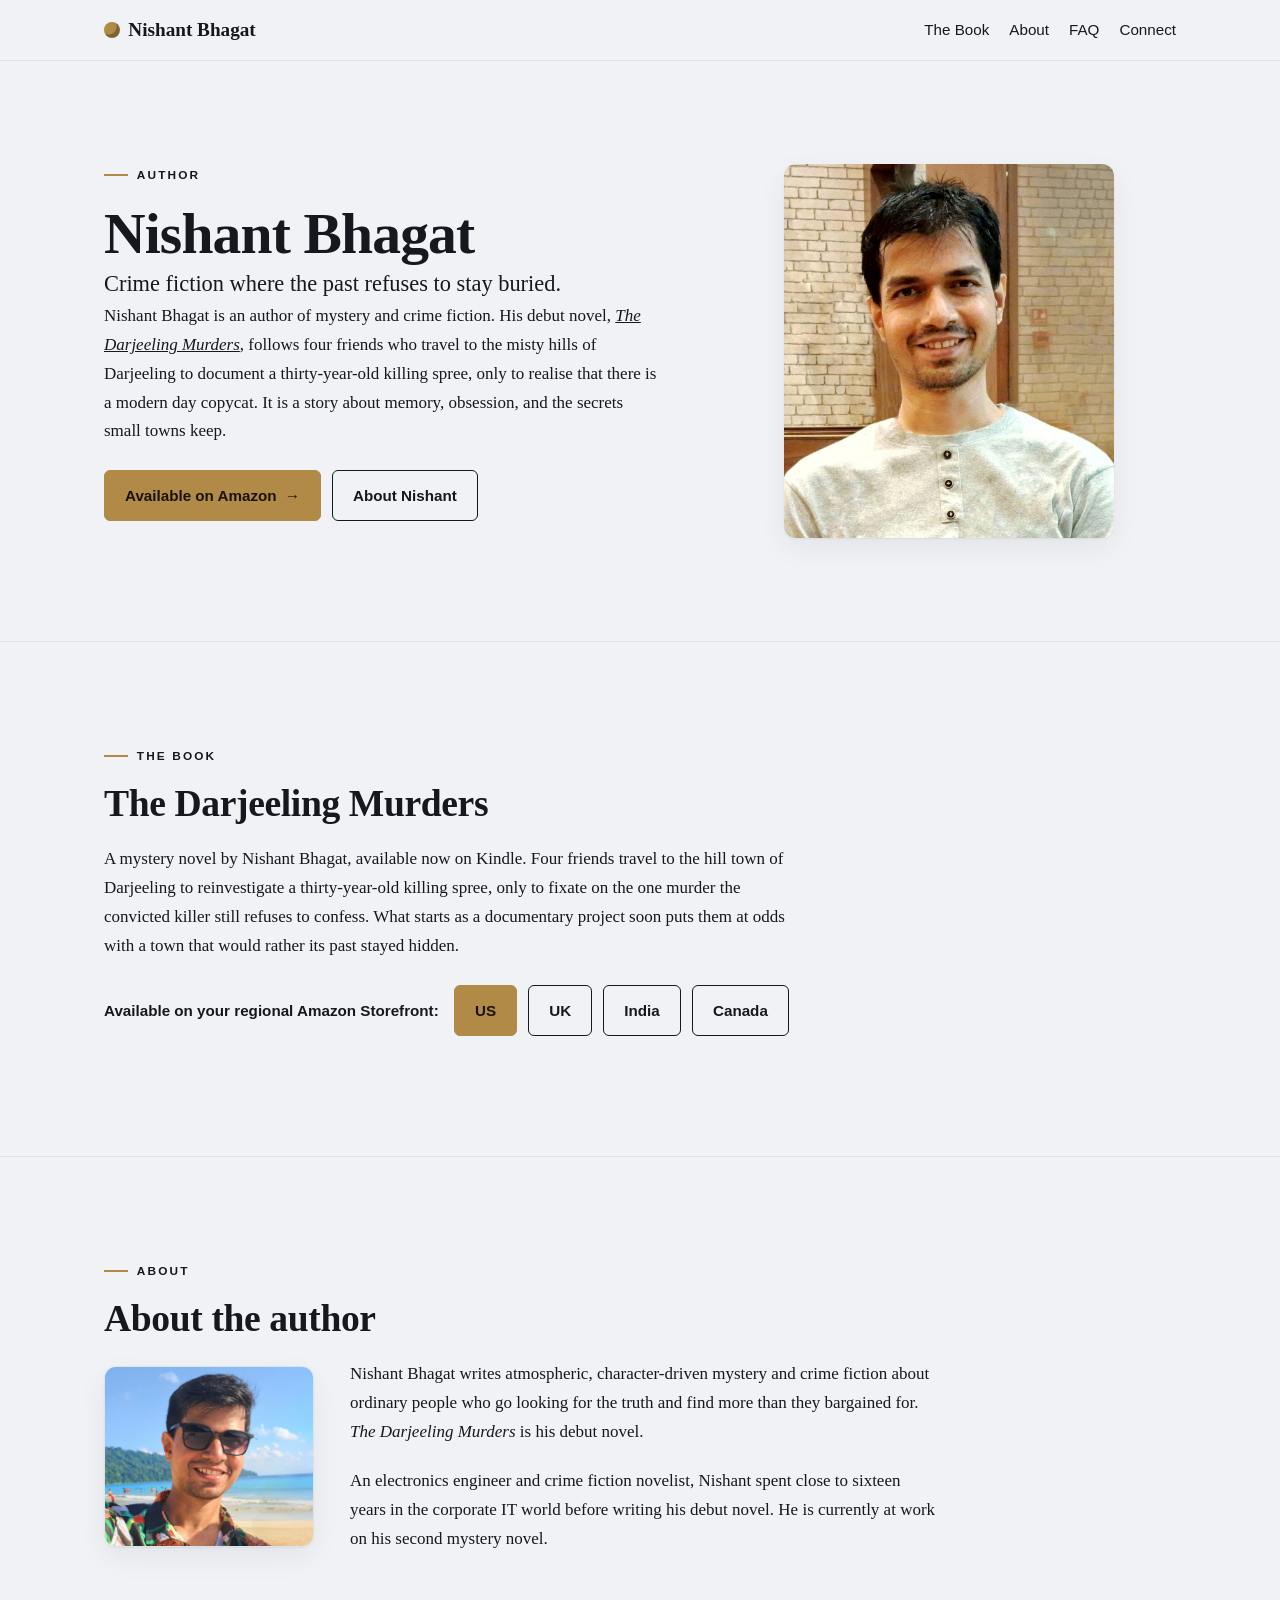
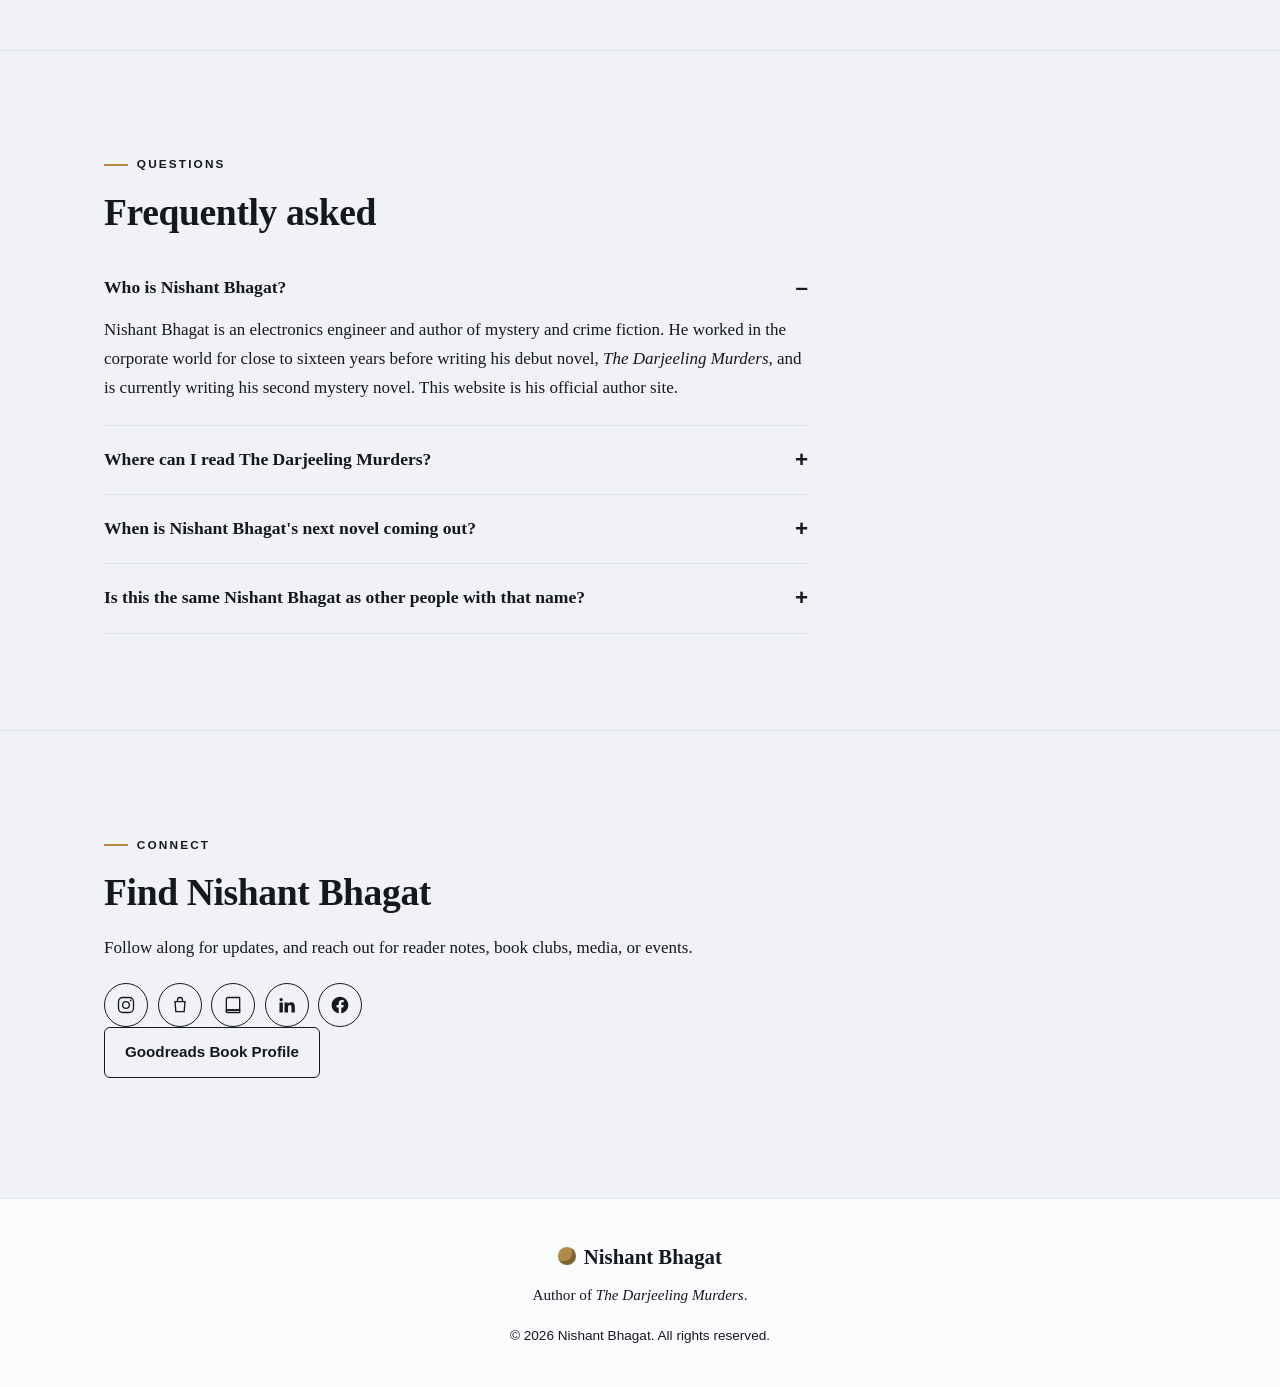
==== index.html @ a4835377 "corporate "IT" world" ====
<!DOCTYPE html>
<html lang="en">
<head>
<meta charset="utf-8">
<meta name="viewport" content="width=device-width, initial-scale=1">
<title>Nishant Bhagat - Author of The Darjeeling Murders</title>
<meta name="description" content="Official website of Nishant Bhagat, author of the mystery novel The Darjeeling Murders. Read it on Kindle in the US, UK, India, and Canada.">
<meta name="author" content="Nishant Bhagat">
<meta name="robots" content="index, follow, max-image-preview:large, max-snippet:-1">
<link rel="canonical" href="https://www.nishantbhagatauthor.com/">
<link rel="alternate" hreflang="en" href="https://www.nishantbhagatauthor.com/">
<link rel="alternate" hreflang="x-default" href="https://www.nishantbhagatauthor.com/">
<meta name="theme-color" content="#F0F2F5" media="(prefers-color-scheme: light)">
<meta name="theme-color" content="#12151B" media="(prefers-color-scheme: dark)">

<!-- Open Graph -->
<meta property="og:type" content="website">
<meta property="og:site_name" content="Nishant Bhagat">
<meta property="og:locale" content="en_US">
<meta property="og:title" content="Nishant Bhagat - Author of The Darjeeling Murders">
<meta property="og:description" content="Nishant Bhagat, author of the mystery novel The Darjeeling Murders. Read it on Kindle.">
<meta property="og:url" content="https://www.nishantbhagatauthor.com/">
<meta property="og:image" content="https://www.nishantbhagatauthor.com/assets/img/og-image.png">
<meta property="og:image:width" content="1200">
<meta property="og:image:height" content="630">
<meta property="og:image:alt" content="Nishant Bhagat - author of The Darjeeling Murders">
<meta property="book:author" content="Nishant Bhagat">
<meta property="book:release_date" content="2026-06-25">

<!-- Twitter -->
<meta name="twitter:card" content="summary_large_image">
<meta name="twitter:title" content="Nishant Bhagat - Author of The Darjeeling Murders">
<meta name="twitter:description" content="Nishant Bhagat, author of the mystery novel The Darjeeling Murders. Read it on Kindle.">
<meta name="twitter:image" content="https://www.nishantbhagatauthor.com/assets/img/og-image.png">

<link rel="icon" href="data:image/svg+xml,%3Csvg xmlns='http://www.w3.org/2000/svg' viewBox='0 0 64 64'%3E%3Ccircle cx='32' cy='32' r='30' fill='%23B08A46'/%3E%3Ccircle cx='24' cy='24' r='12' fill='%23F0F2F5'/%3E%3C/svg%3E" type="image/svg+xml">
<link rel="apple-touch-icon" href="/assets/img/apple-touch-icon.png">

<script type="application/ld+json">
{
  "@context": "https://schema.org",
  "@graph": [
    {
      "@type": "WebSite",
      "@id": "https://www.nishantbhagatauthor.com/#website",
      "url": "https://www.nishantbhagatauthor.com/",
      "name": "Nishant Bhagat",
      "alternateName": "Nishant Bhagat - Author",
      "description": "Official website of Nishant Bhagat, author of the mystery novel The Darjeeling Murders.",
      "inLanguage": "en",
      "publisher": { "@id": "https://www.nishantbhagatauthor.com/#author" },
      "author": { "@id": "https://www.nishantbhagatauthor.com/#author" }
    },
    {
      "@type": "Person",
      "@id": "https://www.nishantbhagatauthor.com/#author",
      "name": "Nishant Bhagat",
      "alternateName": "Nishant Bhagat (Author)",
      "url": "https://www.nishantbhagatauthor.com/",
      "image": "https://www.nishantbhagatauthor.com/assets/img/author-photo.jpg",
      "jobTitle": "Author",
      "hasOccupation": [
        { "@type": "Occupation", "name": "Novelist" },
        { "@type": "Occupation", "name": "Electronics Engineer" }
      ],
      "description": "Nishant Bhagat is an electronics engineer and author of mystery and crime fiction, best known for his debut novel The Darjeeling Murders. He spent close to sixteen years in the corporate world before writing it, and is currently writing his second mystery novel.",
      "disambiguatingDescription": "Novelist and author of the mystery The Darjeeling Murders. This is the writer Nishant Bhagat; distinct from other individuals who share the same name.",
      "knowsAbout": ["Mystery fiction", "Crime fiction", "Thrillers", "Fiction writing", "The Darjeeling Murders"],
      "sameAs": [
        "https://amazon.com/author/nishantbhagat",
        "https://www.goodreads.com/author/show/70975743.Nishant_Bhagat",
        "https://www.instagram.com/nishantbhagat8/",
        "https://www.linkedin.com/in/nishantbhagat",
        "https://www.facebook.com/nishantbhagat"
      ],
      "mainEntityOfPage": "https://www.nishantbhagatauthor.com/"
    },
    {
      "@type": "Book",
      "@id": "https://www.nishantbhagatauthor.com/#book",
      "name": "The Darjeeling Murders",
      "url": "https://www.nishantbhagatauthor.com/",
      "author": { "@id": "https://www.nishantbhagatauthor.com/#author" },
      "inLanguage": "en",
      "genre": "Mystery",
      "bookFormat": "https://schema.org/EBook",
      "numberOfPages": 233,
      "datePublished": "2026-06-25",
      "description": "A mystery novel by Nishant Bhagat, set in the hill town of Darjeeling, in which four friends reinvestigating a thirty-year-old killing spree fixate on the one murder the convicted killer still denies.",
      "identifier": { "@type": "PropertyValue", "propertyID": "ASIN", "value": "B0H6NXFNQH" },
      "image": "https://www.nishantbhagatauthor.com/assets/img/og-image.png",
      "sameAs": [
        "https://a.co/d/02e1HHhd",
        "https://amzn.eu/d/0ibwQ69w",
        "https://amzn.in/d/0fMtKyut",
        "https://a.co/d/09oLXGtq",
        "https://www.goodreads.com/book/show/254581767-the-darjeeling-murders"
      ]
    },
    {
      "@type": "FAQPage",
      "@id": "https://www.nishantbhagatauthor.com/#faq",
      "mainEntity": [
        {
          "@type": "Question",
          "name": "Who is Nishant Bhagat?",
          "acceptedAnswer": { "@type": "Answer", "text": "Nishant Bhagat is an electronics engineer and author of mystery and crime fiction. He worked in the corporate world for close to sixteen years before writing his debut novel, The Darjeeling Murders, and is currently writing his second mystery novel. This website is his official author site." }
        },
        {
          "@type": "Question",
          "name": "Where can I read The Darjeeling Murders?",
          "acceptedAnswer": { "@type": "Answer", "text": "It's available as a Kindle ebook on Amazon in the US, UK, India, and Canada, and listed on Goodreads." }
        },
        {
          "@type": "Question",
          "name": "When is Nishant Bhagat's next novel coming out?",
          "acceptedAnswer": { "@type": "Answer", "text": "Nishant Bhagat is currently writing his second mystery novel, which is expected to be published by the end of 2026 or in early 2027." }
        },
        {
          "@type": "Question",
          "name": "Is this the same Nishant Bhagat as other people with that name?",
          "acceptedAnswer": { "@type": "Answer", "text": "This Nishant Bhagat is the novelist and author of The Darjeeling Murders. Several other people share the name; this site refers specifically to the author. His identity can be verified across his Amazon, Goodreads, Instagram, LinkedIn, and Facebook profiles." }
        }
      ]
    },
    {
      "@type": "WebPage",
      "@id": "https://www.nishantbhagatauthor.com/#webpage",
      "url": "https://www.nishantbhagatauthor.com/",
      "name": "Nishant Bhagat - Author of The Darjeeling Murders",
      "isPartOf": { "@id": "https://www.nishantbhagatauthor.com/#website" },
      "about": { "@id": "https://www.nishantbhagatauthor.com/#author" },
      "primaryImageOfPage": "https://www.nishantbhagatauthor.com/assets/img/og-image.png",
      "inLanguage": "en"
    }
  ]
}
</script>

<link rel="stylesheet" href="assets/css/styles.css">
<script src="assets/js/main.js" defer></script>
</head>
<body>
<a class="skip-link" href="#main">Skip to content</a>

<header class="site-header">
  <nav class="wrap nav" aria-label="Primary">
    <a class="brand" href="#top"><span class="moon" aria-hidden="true"></span> Nishant Bhagat</a>
    <ul class="nav-list">
      <li><a href="#book">The Book</a></li>
      <li><a href="#about">About</a></li>
      <li><a href="#faq">FAQ</a></li>
      <li><a href="#connect">Connect</a></li>
    </ul>
  </nav>
</header>

<main id="main">
  <!-- HERO -->
  <section class="section wrap hero-grid" id="top">
    <div>
      <span class="eyebrow">Author</span>
      <h1>Nishant Bhagat</h1>
      <p class="lead">Crime fiction where the past refuses to stay buried.</p>
      <p>Nishant Bhagat is an author of mystery and crime fiction. His debut novel,
         <a href="#book"><em>The Darjeeling Murders</em></a>, follows four friends who travel
         to the misty hills of Darjeeling to document a thirty-year-old killing spree, only to
         realise that there is a modern day copycat.
         It is a story about memory, obsession, and the secrets small towns keep.</p>
      <div class="buy-row">
        <a class="btn btn-primary" href="#book">Available on Amazon <span class="btn-arrow"></span></a>
        <a class="btn btn-ghost" href="#about">About Nishant</a>
      </div>
    </div>
    <div class="hero-art">
      <img class="hero-photo" src="assets/img/author-photo.jpg" width="800" height="1000"
           fetchpriority="high" alt="Portrait of Nishant Bhagat, author of The Darjeeling Murders">
    </div>
  </section>

  <hr class="divider">

  <!-- BOOK: title + where to buy only -->
  <section class="section wrap" id="book">
    <span class="eyebrow">The Book</span>
    <h2>The Darjeeling Murders</h2>
    <p class="mt-1" style="max-width:44rem">A mystery novel by Nishant Bhagat, available now on Kindle.
       Four friends travel to the hill town of Darjeeling to reinvestigate a thirty-year-old killing
       spree, only to fixate on the one murder the convicted killer still refuses to confess. What
       starts as a documentary project soon puts them at odds with a town that would rather its past
       stayed hidden.</p>
    <div class="buy-row">
      <span class="buy-label">Available on your regional Amazon Storefront:</span>
      <a class="btn btn-primary" href="https://a.co/d/02e1HHhd" rel="noopener" target="_blank">US</a>
      <a class="btn btn-ghost" href="https://amzn.eu/d/0ibwQ69w" rel="noopener" target="_blank">UK</a>
      <a class="btn btn-ghost" href="https://amzn.in/d/0fMtKyut" rel="noopener" target="_blank">India</a>
      <a class="btn btn-ghost" href="https://a.co/d/09oLXGtq" rel="noopener" target="_blank">Canada</a>
    </div>
  </section>

  <hr class="divider">

  <!-- ABOUT the author -->
  <section class="section wrap" id="about">
    <span class="eyebrow">About</span>
    <h2>About the author</h2>
    <div class="about-grid mt-1">
      <img class="about-photo" src="assets/img/author-photo-nishant-bhagat.jpg" width="800" height="1000"
           loading="lazy" decoding="async" alt="Nishant Bhagat, author of The Darjeeling Murders">
      <div class="prose">
        <p>Nishant Bhagat writes atmospheric, character-driven mystery and crime fiction about
           ordinary people who go looking for the truth and find more than they bargained for.
           <em>The Darjeeling Murders</em> is his debut novel.</p>
        <p class="mt-1">An electronics engineer and crime fiction novelist, Nishant spent close to
           sixteen years in the corporate IT world before writing his debut novel. He is currently at
           work on his second mystery novel.</p>
      </div>
    </div>
  </section>

  <hr class="divider">

  <!-- FAQ: author-focused -->
  <section class="section wrap" id="faq">
    <span class="eyebrow">Questions</span>
    <h2>Frequently asked</h2>
    <div class="faq mt-1">
      <details open>
        <summary>Who is Nishant Bhagat?</summary>
        <div class="faq-body"><p>Nishant Bhagat is an electronics engineer and author of mystery and
           crime fiction. He worked in the corporate world for close to sixteen years before writing
           his debut novel, <em>The Darjeeling Murders</em>, and is currently writing his second
           mystery novel. This website is his official author site.</p></div>
      </details>
      <details>
        <summary>Where can I read The Darjeeling Murders?</summary>
        <div class="faq-body"><p>It's available as a Kindle ebook on Amazon in the
           <a href="https://a.co/d/02e1HHhd" rel="noopener" target="_blank">US</a>,
           <a href="https://amzn.eu/d/0ibwQ69w" rel="noopener" target="_blank">UK</a>,
           <a href="https://amzn.in/d/0fMtKyut" rel="noopener" target="_blank">India</a>, and
           <a href="https://a.co/d/09oLXGtq" rel="noopener" target="_blank">Canada</a>, and listed on
           <a href="https://www.goodreads.com/book/show/254581767-the-darjeeling-murders" rel="noopener" target="_blank">Goodreads</a>.</p></div>
      </details>
      <details>
        <summary>When is Nishant Bhagat's next novel coming out?</summary>
        <div class="faq-body"><p>Nishant Bhagat is currently writing his second mystery novel, which is
           expected to be published by the end of 2026 or in early 2027.</p></div>
      </details>
      <details>
        <summary>Is this the same Nishant Bhagat as other people with that name?</summary>
        <div class="faq-body"><p>This Nishant Bhagat is the novelist and author of
           <em>The Darjeeling Murders</em>. Several other people share the name; this site refers
           specifically to the author. His identity can be verified across his
           <a href="https://amazon.com/author/nishantbhagat" rel="me noopener" target="_blank">Amazon</a>,
           <a href="https://www.goodreads.com/author/show/70975743.Nishant_Bhagat" rel="me noopener" target="_blank">Goodreads</a>,
           <a href="https://www.instagram.com/nishantbhagat8/" rel="me noopener" target="_blank">Instagram</a>,
           <a href="https://www.linkedin.com/in/nishantbhagat" rel="me noopener" target="_blank">LinkedIn</a>, and
           <a href="https://www.facebook.com/nishantbhagat" rel="me noopener" target="_blank">Facebook</a> profiles.</p></div>
      </details>
    </div>
  </section>

  <hr class="divider">

  <!-- CONNECT -->
  <section class="section wrap" id="connect">
    <span class="eyebrow">Connect</span>
    <h2>Find Nishant Bhagat</h2>
    <p class="mt-1" style="max-width:44rem">Follow along for updates, and reach out for reader notes,
       book clubs, media, or events.</p>
    <div class="social">
      <a href="https://www.instagram.com/nishantbhagat8/" rel="me noopener" target="_blank" aria-label="Instagram">
        <svg class="ico" viewBox="0 0 24 24" fill="none" stroke="currentColor" stroke-width="1.6" aria-hidden="true"><rect x="3" y="3" width="18" height="18" rx="5"/><circle cx="12" cy="12" r="4"/><circle cx="17.5" cy="6.5" r="1" fill="currentColor" stroke="none"/></svg></a>
      <a href="https://amazon.com/author/nishantbhagat" rel="me noopener" target="_blank" aria-label="Amazon author page">
        <svg class="ico" viewBox="0 0 24 24" fill="none" stroke="currentColor" stroke-width="1.6" aria-hidden="true"><path d="M6 8h12l-1 12H7z"/><path d="M9 8V6a3 3 0 0 1 6 0v2"/></svg></a>
      <a href="https://www.goodreads.com/author/show/70975743.Nishant_Bhagat" rel="me noopener" target="_blank" aria-label="Goodreads">
        <svg class="ico" viewBox="0 0 24 24" fill="none" stroke="currentColor" stroke-width="1.6" aria-hidden="true"><path d="M4 5.5A2.5 2.5 0 0 1 6.5 3H20v15H6.5A2.5 2.5 0 0 0 4 20.5z"/><path d="M4 20.5A2.5 2.5 0 0 1 6.5 18H20v3H6.5A2.5 2.5 0 0 1 4 20.5z"/></svg></a>
      <a href="https://www.linkedin.com/in/nishantbhagat" rel="me noopener" target="_blank" aria-label="LinkedIn">
        <svg class="ico" viewBox="0 0 24 24" fill="currentColor" aria-hidden="true"><path d="M4.98 3.5a2 2 0 1 1 0 4 2 2 0 0 1 0-4zM3 8.98h4v12H3zM9 8.98h3.8v1.64h.05c.53-.95 1.83-1.95 3.77-1.95 4.03 0 4.78 2.5 4.78 5.75v6.56h-4v-5.82c0-1.39-.02-3.17-1.93-3.17-1.93 0-2.23 1.5-2.23 3.06v5.93H9z"/></svg></a>
      <a href="https://www.facebook.com/nishantbhagat" rel="me noopener" target="_blank" aria-label="Facebook">
        <svg class="ico" viewBox="0 0 24 24" fill="currentColor" aria-hidden="true"><path d="M22 12.06C22 6.5 17.52 2 12 2S2 6.5 2 12.06c0 5 3.66 9.15 8.44 9.94v-7.03H7.9v-2.9h2.54V9.85c0-2.51 1.49-3.9 3.78-3.9 1.09 0 2.24.2 2.24.2v2.46h-1.26c-1.24 0-1.63.78-1.63 1.57v1.88h2.78l-.44 2.9h-2.34V22c4.78-.79 8.44-4.94 8.44-9.94z"/></svg></a>
    </div>
    <div class="buy-row" style="margin-top:0">
      <a class="btn btn-ghost" href="https://www.goodreads.com/book/show/254581767-the-darjeeling-murders" rel="noopener" target="_blank">Goodreads Book Profile</a>
    </div>
  </section>
</main>

<footer class="site-footer">
  <div class="wrap foot">
    <a class="brand" href="#top"><span class="moon" aria-hidden="true"></span> Nishant Bhagat</a>
    <p>Author of <em>The Darjeeling Murders</em>.</p>
    <span class="cr">© <span id="y">2026</span> Nishant Bhagat. All rights reserved.</span>
  </div>
</footer>
</body>
</html>
---- assets/css/styles.css ----
/* Nishant Bhagat — author site styles */
:root{
  --paper:#F0F2F5;--surface:#FBFCFE;--surface-2:#E9ECF1;
  --ink:#15181E;--line:#DEE3EA;
  --accent:#B08A46;--accent-hover:#997638;
  --font-serif:"Iowan Old Style","Palatino Linotype",Palatino,"Book Antiqua",Georgia,Cambria,"Times New Roman",serif;
  --font-sans:-apple-system,BlinkMacSystemFont,"Segoe UI",Roboto,"Helvetica Neue",Arial,sans-serif;
  --wrap:1120px;--read:44rem;--radius:6px;--radius-lg:12px;
  --shadow:0 1px 2px rgba(20,24,30,.05),0 10px 30px rgba(20,24,30,.06);
  --ease:cubic-bezier(.22,.61,.36,1);
}
@media (prefers-color-scheme:dark){:root{
  --paper:#12151B;--surface:#191D25;--surface-2:#20252F;
  --ink:#E7EAEF;--line:#272D37;
  --accent:#CBA661;--accent-hover:#D9B674;
  --shadow:0 1px 2px rgba(0,0,0,.3),0 14px 34px rgba(0,0,0,.45);
}}
/* Single high-contrast text color used everywhere (≈15:1 on the background,
   in both light and dark). No lower-contrast text colors are used. */
*,*::before,*::after{box-sizing:border-box}*{margin:0}
html{-webkit-text-size-adjust:100%;scroll-behavior:smooth}
@media (prefers-reduced-motion:reduce){html{scroll-behavior:auto}}
body{font-family:var(--font-serif);font-size:1.0625rem;line-height:1.7;color:var(--ink);background:var(--paper);-webkit-font-smoothing:antialiased;text-rendering:optimizeLegibility;overflow-wrap:break-word}
img,svg{display:block;max-width:100%;height:auto}
a{color:var(--ink)}
:focus-visible{outline:2px solid var(--accent);outline-offset:3px;border-radius:3px}
.skip-link{position:absolute;left:-9999px;top:0;background:var(--ink);color:var(--paper);padding:.6rem 1rem;z-index:100;border-radius:0 0 var(--radius) 0;font-family:var(--font-sans);font-size:.9rem}
.skip-link:focus{left:0}
h1,h2,h3{font-family:var(--font-serif);font-weight:600;line-height:1.15;color:var(--ink)}
h1{font-size:clamp(2.1rem,1.4rem + 3vw,3.6rem);letter-spacing:-.015em}
h2{font-size:clamp(1.6rem,1.2rem + 1.6vw,2.35rem);letter-spacing:-.01em}
p{color:var(--ink)}
strong{color:var(--ink);font-weight:600}
.eyebrow{font-family:var(--font-sans);font-size:.74rem;font-weight:700;letter-spacing:.18em;text-transform:uppercase;color:var(--ink);display:inline-flex;align-items:center;gap:.55rem;margin-bottom:1rem}
.eyebrow::before{content:"";width:1.5rem;height:2px;background:var(--accent)}
.lead{font-size:clamp(1.15rem,1.05rem + .5vw,1.4rem);color:var(--ink);line-height:1.55}
.wrap{width:100%;max-width:var(--wrap);margin-inline:auto;padding-inline:1.5rem}
.section{padding-block:clamp(3rem,2rem + 5vw,6rem)}
.prose{max-width:var(--read)}
.about-grid{display:grid;grid-template-columns:210px 1fr;gap:2.25rem;align-items:center;max-width:52rem}
.about-photo{width:210px;height:auto;border-radius:var(--radius-lg);box-shadow:var(--shadow);border:1px solid var(--line)}
@media (max-width:640px){.about-grid{grid-template-columns:1fr;justify-items:start;gap:1.5rem}.about-photo{width:170px}}
.divider{border:0;border-top:1px solid var(--line);margin:0}
.mt-1{margin-top:1.25rem}.mt-2{margin-top:2rem}

/* header */
.site-header{position:sticky;top:0;z-index:50;background:color-mix(in srgb,var(--paper) 90%,transparent);backdrop-filter:saturate(1.1) blur(8px);border-bottom:1px solid var(--line)}
.nav{display:flex;align-items:center;justify-content:space-between;gap:1rem;padding-block:.85rem;flex-wrap:wrap}
.brand{font-family:var(--font-serif);font-weight:600;font-size:1.2rem;text-decoration:none;color:var(--ink);display:inline-flex;align-items:center;gap:.5rem}
.moon{--s:.85em;width:var(--s);height:var(--s);flex:none;border-radius:50%;background:radial-gradient(circle at 32% 32%,var(--accent) 0 40%,transparent 41%),var(--accent);box-shadow:inset -.18em -.18em 0 rgba(0,0,0,.28),0 0 0 1px rgba(0,0,0,.02)}
.nav-list{display:flex;align-items:center;gap:1.25rem;list-style:none;font-family:var(--font-sans);font-size:.95rem;font-weight:500;flex-wrap:wrap}
.nav-list a{color:var(--ink);text-decoration:none}
.nav-list a:hover{text-decoration:underline;text-underline-offset:4px}

/* hero */
.hero-grid{display:grid;grid-template-columns:1.1fr .9fr;gap:clamp(2rem,5vw,4rem);align-items:center}
.hero-art{max-width:330px;margin-inline:auto;width:100%}
.cover{border-radius:var(--radius-lg);box-shadow:var(--shadow);overflow:hidden;aspect-ratio:2/3}
.hero-photo{border-radius:var(--radius-lg);box-shadow:var(--shadow)}
@media (max-width:820px){.hero-grid{grid-template-columns:1fr}.hero-art{grid-row:1;max-width:250px}}

/* website name / wordmark (sits below author name + bio) */
.wordmark{display:inline-flex;align-items:center;gap:.55rem;font-family:var(--font-sans);font-weight:700;font-size:1rem;letter-spacing:.02em;color:var(--ink);text-decoration:none;padding-top:1.1rem;margin-top:1.1rem;border-top:1px solid var(--line)}
.wordmark:hover{text-decoration:underline;text-underline-offset:4px}

/* buttons */
.btn{display:inline-flex;align-items:center;gap:.5rem;font-family:var(--font-sans);font-weight:600;font-size:.95rem;padding:.72rem 1.25rem;border-radius:var(--radius);text-decoration:none;border:1px solid transparent;transition:transform .15s var(--ease),background .18s var(--ease),border-color .18s var(--ease),color .18s var(--ease)}
.btn-primary{background:var(--accent);color:#1a1408;border-color:var(--accent)}
.btn-primary:hover{background:var(--accent-hover);border-color:var(--accent-hover)}
.btn-ghost{background:transparent;color:var(--ink);border-color:var(--ink)}
.btn-ghost:hover{background:var(--surface)}
.btn-arrow::after{content:"→";transition:transform .18s var(--ease)}
.btn:hover .btn-arrow::after{transform:translateX(3px)}
.buy-row{display:flex;flex-wrap:wrap;gap:.7rem;margin:1.5rem 0}
.buy-label{font-family:var(--font-sans);font-weight:600;font-size:.95rem;color:var(--ink);margin-right:.25rem;align-self:center}

/* faq */
.faq{max-width:var(--read)}
.faq details{border-bottom:1px solid var(--line);padding:.35rem 0}
.faq summary{font-family:var(--font-serif);font-weight:600;font-size:1.1rem;color:var(--ink);cursor:pointer;padding:.85rem 2rem .85rem 0;position:relative;list-style:none}
.faq summary::-webkit-details-marker{display:none}
.faq summary::after{content:"+";position:absolute;right:0;top:50%;transform:translateY(-50%);font-family:var(--font-sans);font-size:1.4rem;color:var(--ink);transition:transform .2s var(--ease)}
.faq details[open] summary::after{content:"–"}
.faq-body{padding:0 0 1rem}
.faq-body a{color:var(--ink);text-decoration:underline;text-underline-offset:3px}

/* social */
.social{display:flex;flex-wrap:wrap;gap:.6rem;margin-top:1.25rem}
.social a{width:44px;height:44px;border:1px solid var(--ink);border-radius:50%;display:inline-flex;align-items:center;justify-content:center;color:var(--ink);transition:transform .18s var(--ease),background .18s var(--ease)}
.social a:hover{background:var(--surface);transform:translateY(-2px)}
.ico{width:20px;height:20px}

/* footer */
.site-footer{border-top:1px solid var(--line);background:var(--surface)}
.foot{display:flex;flex-direction:column;gap:.5rem;align-items:center;text-align:center;padding-block:2.5rem}
.foot .brand{font-size:1.3rem}
.foot p{font-size:.95rem;max-width:44ch;color:var(--ink)}
.foot .cr{font-family:var(--font-sans);font-size:.85rem;color:var(--ink);margin-top:.5rem}
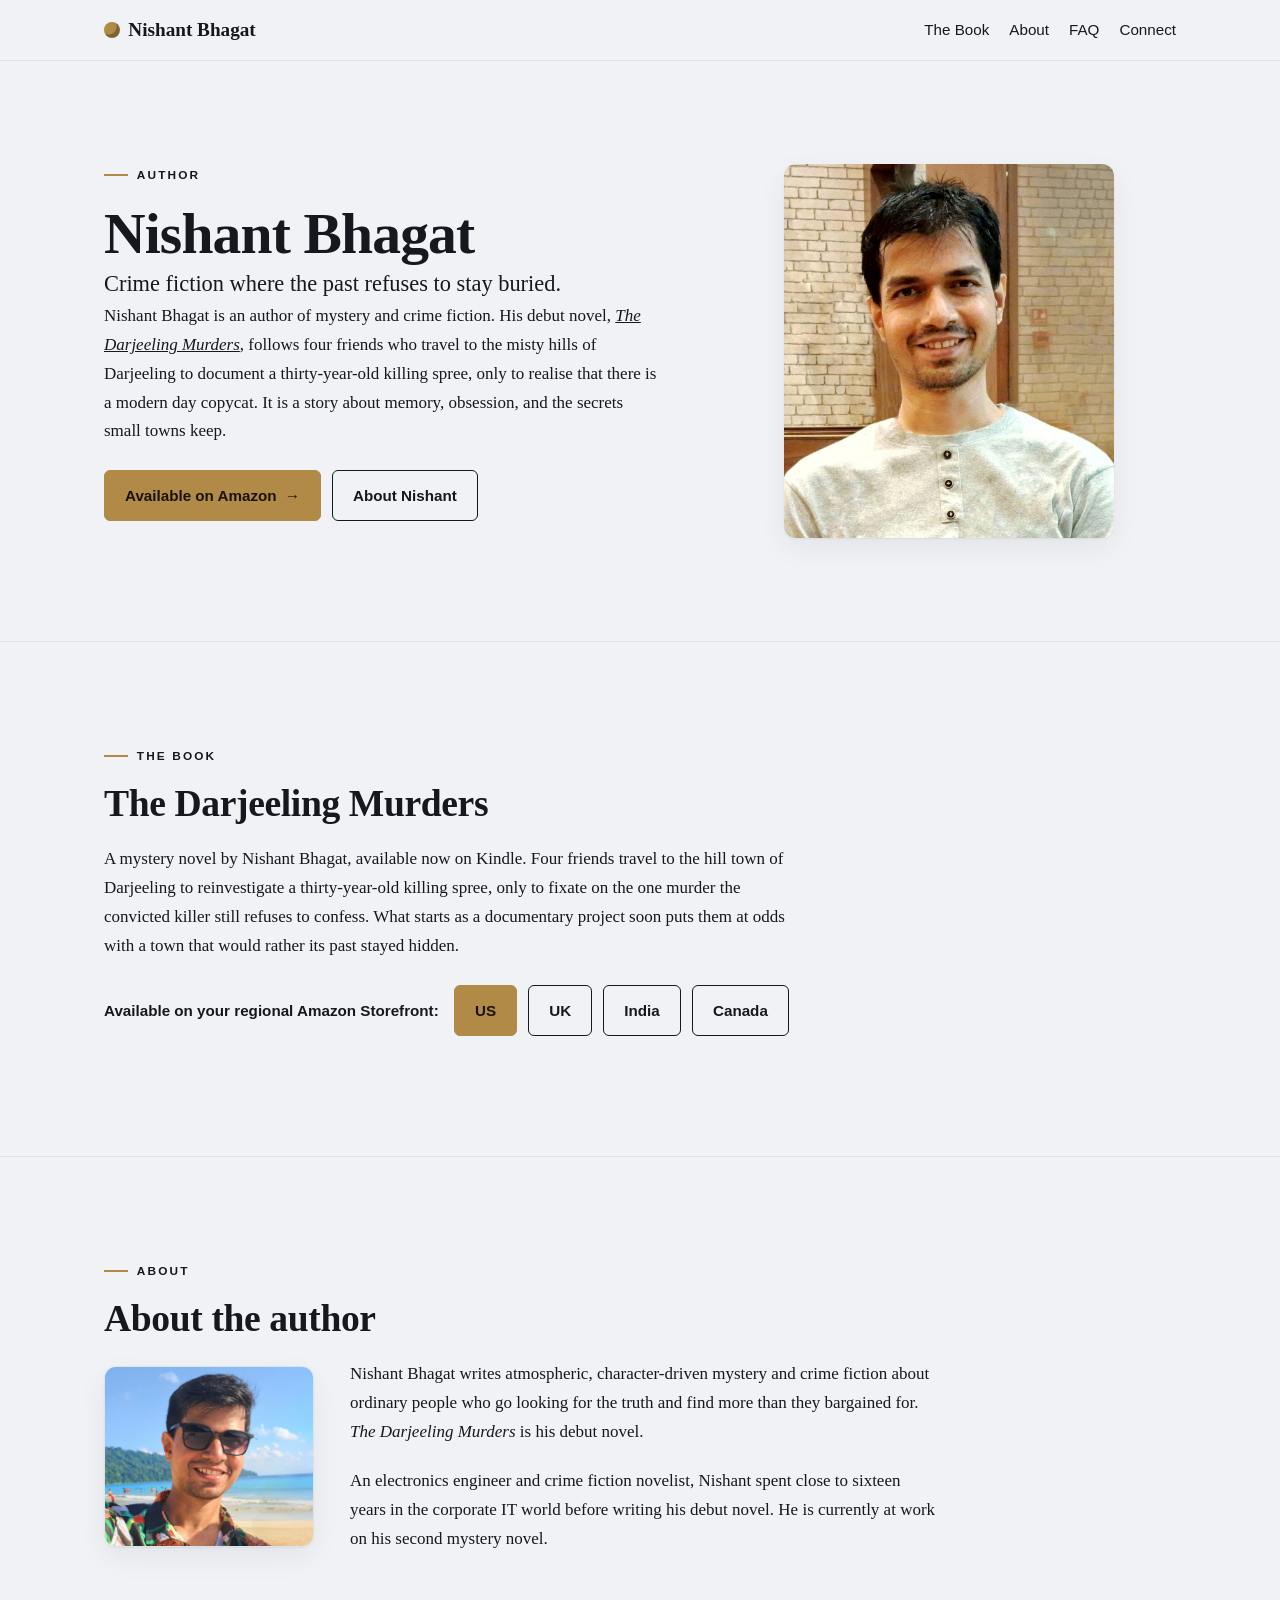
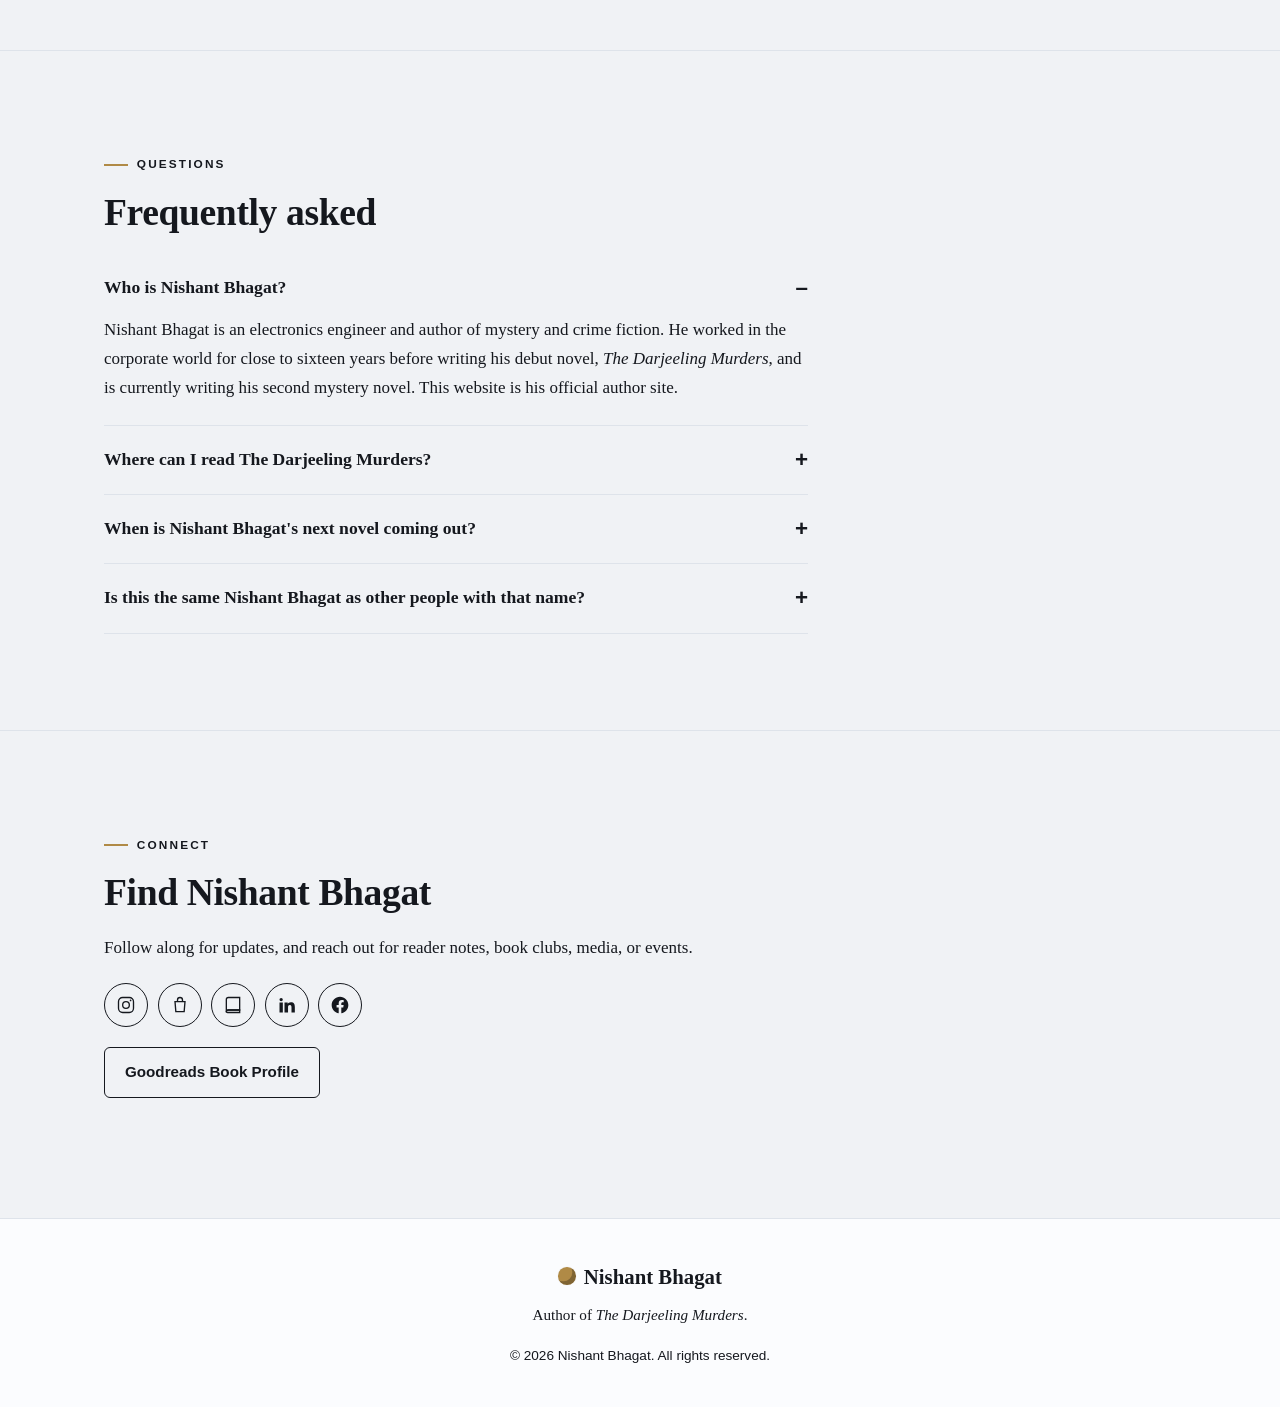
==== commit 7c323c35: "Added Spacing mt-1 above Goodreads button which was shifted to bottom" ====
--- a/index.html
+++ b/index.html
@@ -281,7 +281,7 @@
         <svg class="ico" viewBox="0 0 24 24" fill="currentColor" aria-hidden="true"><path d="M22 12.06C22 6.5 17.52 2 12 2S2 6.5 2 12.06c0 5 3.66 9.15 8.44 9.94v-7.03H7.9v-2.9h2.54V9.85c0-2.51 1.49-3.9 3.78-3.9 1.09 0 2.24.2 2.24.2v2.46h-1.26c-1.24 0-1.63.78-1.63 1.57v1.88h2.78l-.44 2.9h-2.34V22c4.78-.79 8.44-4.94 8.44-9.94z"/></svg></a>
     </div>
     <div class="buy-row" style="margin-top:0">
-      <a class="btn btn-ghost" href="https://www.goodreads.com/book/show/254581767-the-darjeeling-murders" rel="noopener" target="_blank">Goodreads Book Profile</a>
+      <a class="btn btn-ghost mt-1" href="https://www.goodreads.com/book/show/254581767-the-darjeeling-murders" rel="noopener" target="_blank">Goodreads Book Profile</a>
     </div>
   </section>
 </main>
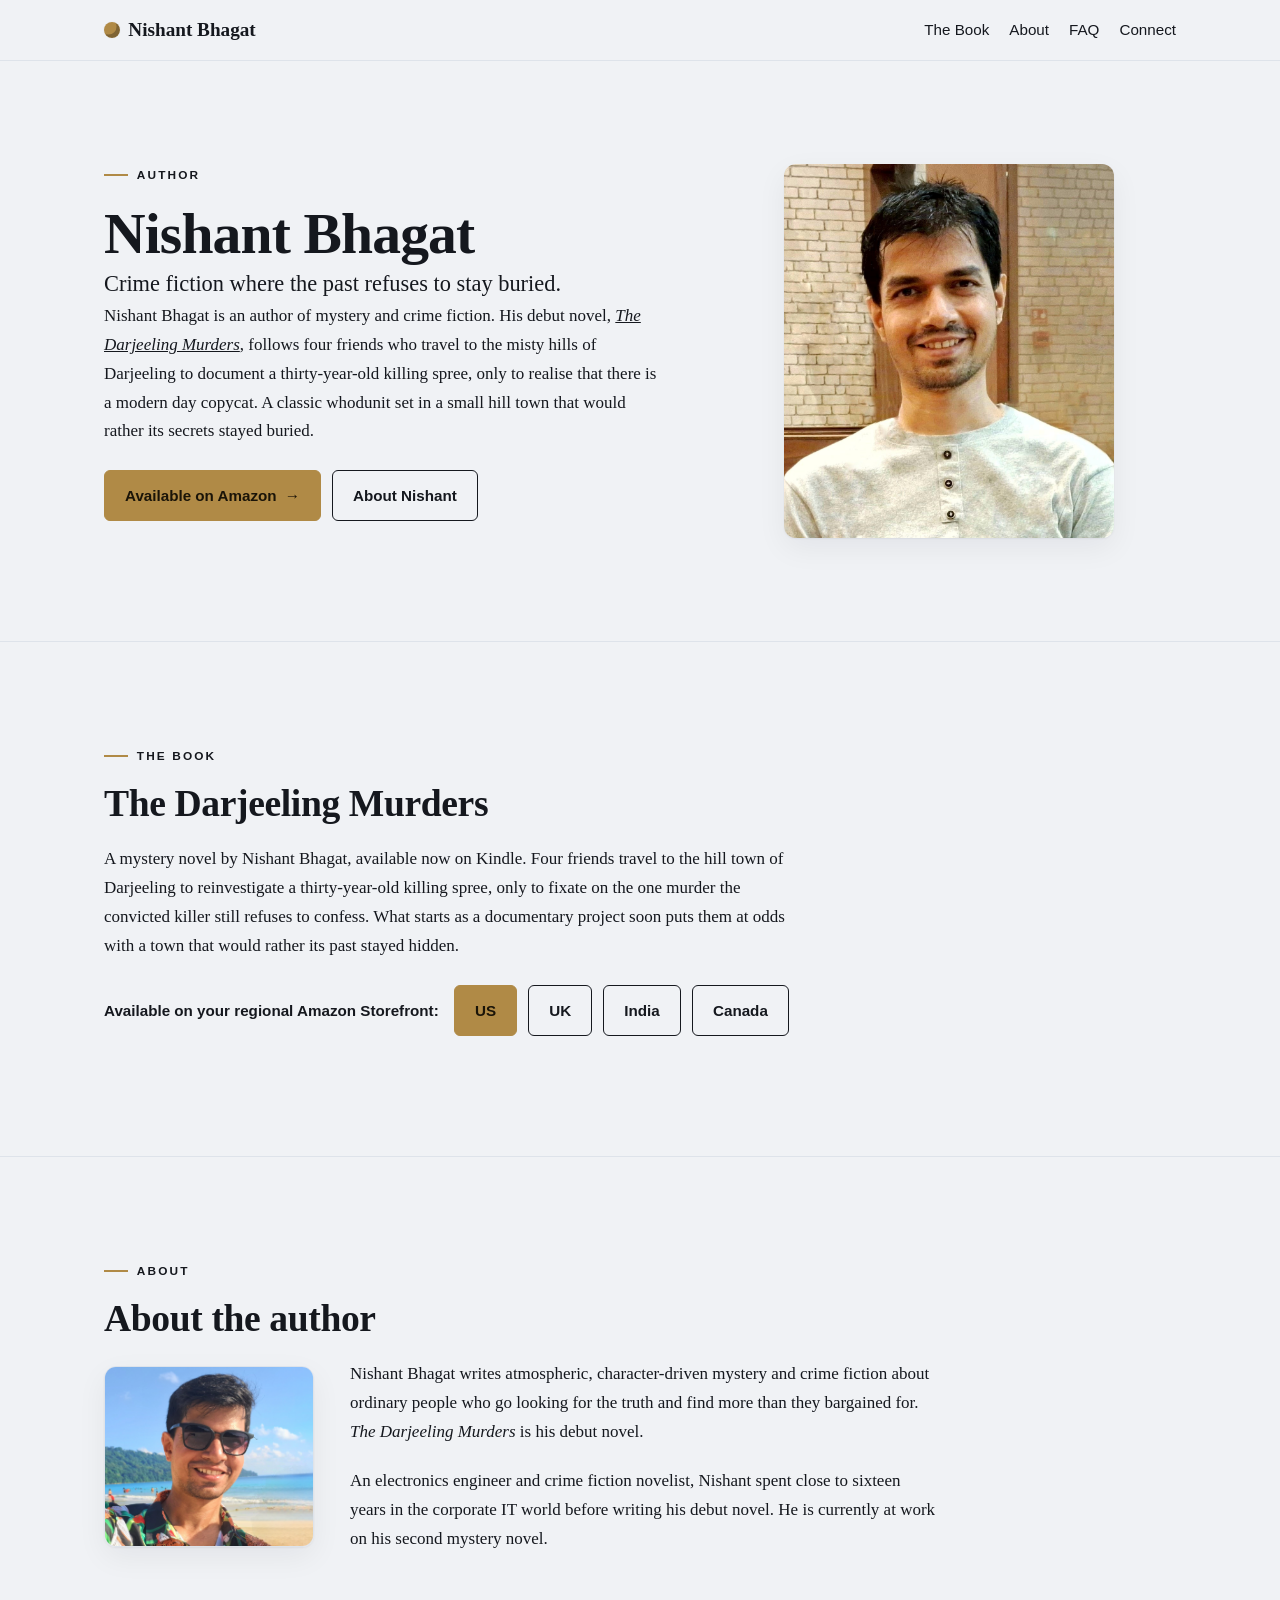
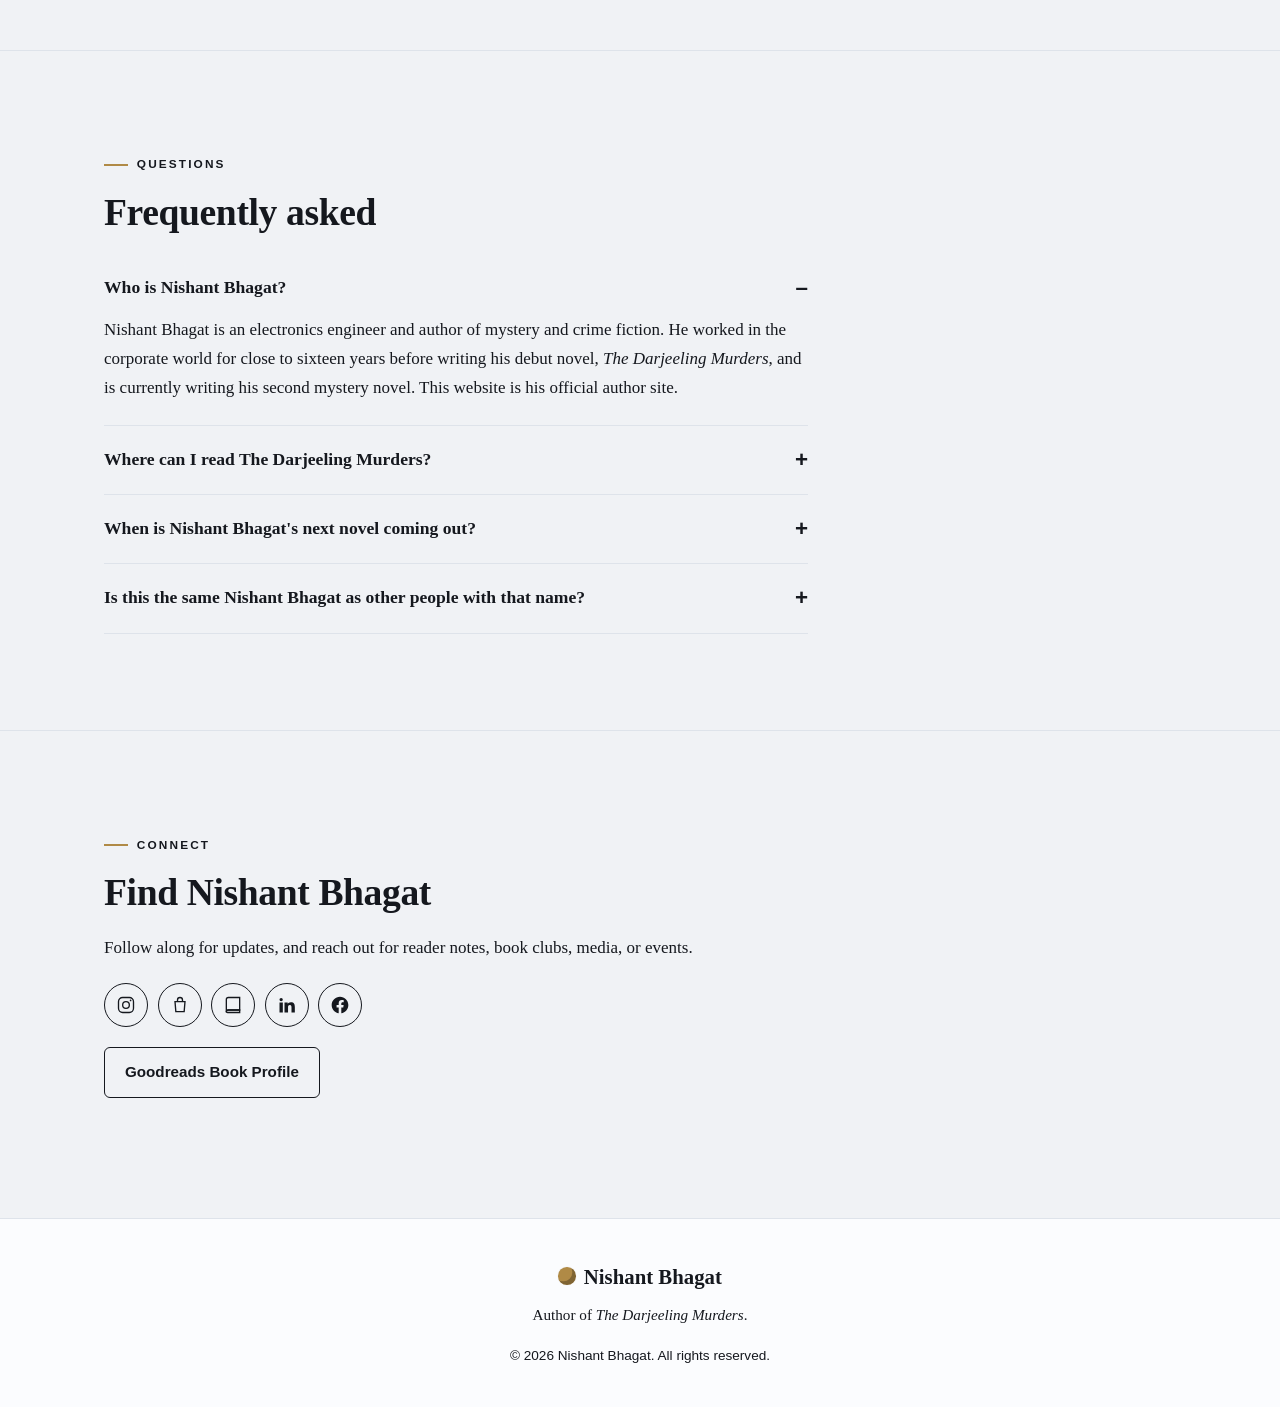
==== commit 6316a216: "Changed line from "It is  a story about memory, obsession" to "Classic Whodunit"" ====
--- a/index.html
+++ b/index.html
@@ -166,7 +166,7 @@
          <a href="#book"><em>The Darjeeling Murders</em></a>, follows four friends who travel
          to the misty hills of Darjeeling to document a thirty-year-old killing spree, only to
          realise that there is a modern day copycat.
-         It is a story about memory, obsession, and the secrets small towns keep.</p>
+         A classic whodunit set in a small hill town that would rather its secrets stayed buried.</p>
       <div class="buy-row">
         <a class="btn btn-primary" href="#book">Available on Amazon <span class="btn-arrow"></span></a>
         <a class="btn btn-ghost" href="#about">About Nishant</a>
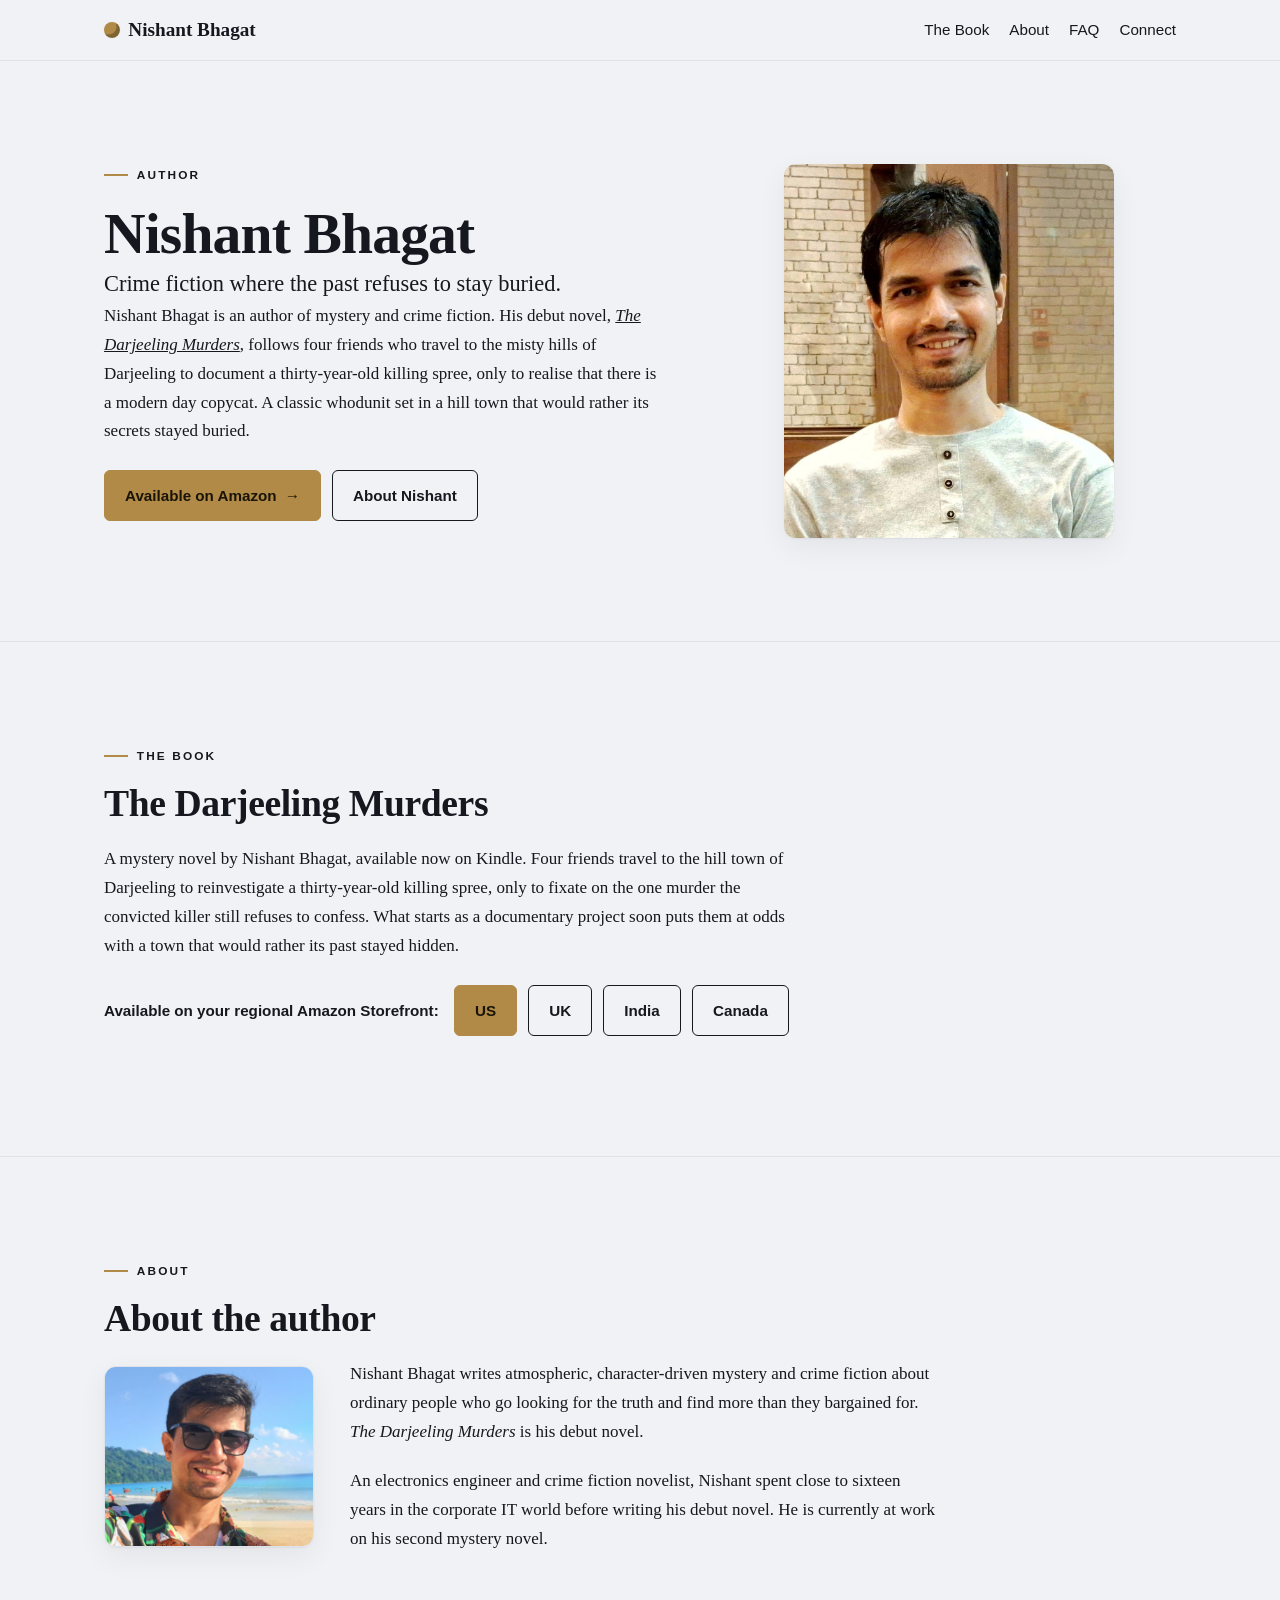
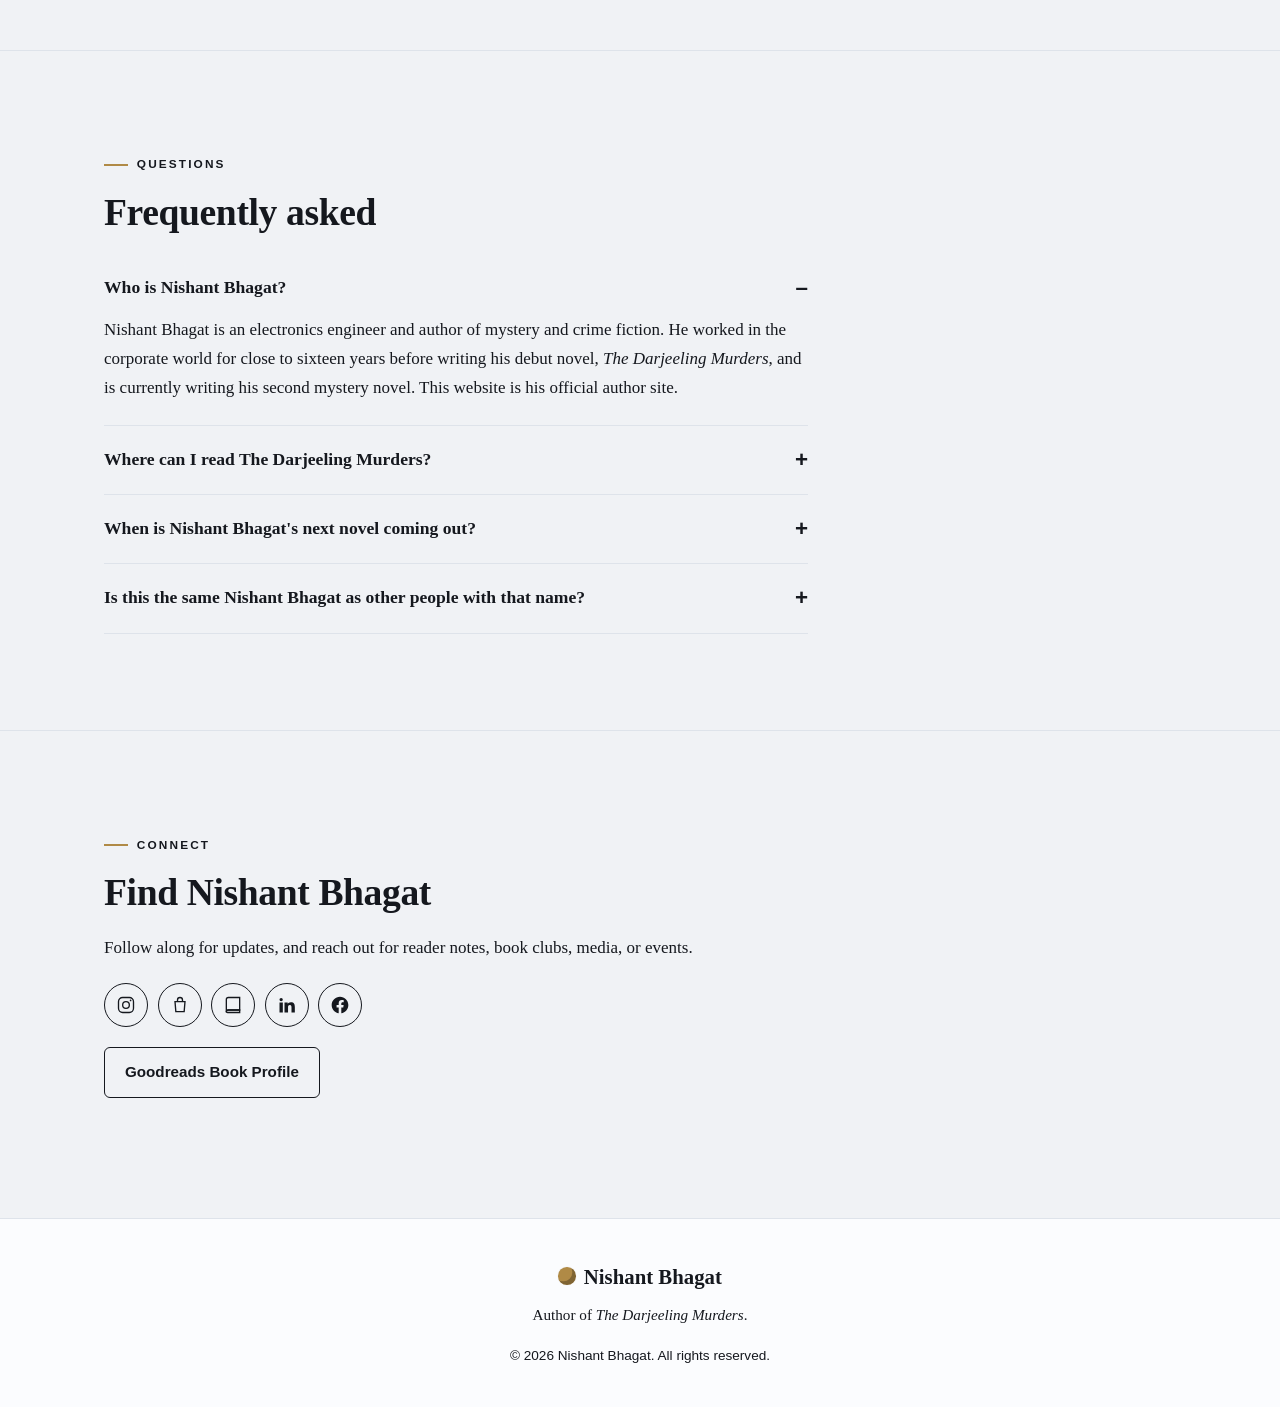
==== commit ecb766ed: "removed "small" from "small hill town"" ====
--- a/index.html
+++ b/index.html
@@ -166,7 +166,7 @@
          <a href="#book"><em>The Darjeeling Murders</em></a>, follows four friends who travel
          to the misty hills of Darjeeling to document a thirty-year-old killing spree, only to
          realise that there is a modern day copycat.
-         A classic whodunit set in a small hill town that would rather its secrets stayed buried.</p>
+         A classic whodunit set in a hill town that would rather its secrets stayed buried.</p>
       <div class="buy-row">
         <a class="btn btn-primary" href="#book">Available on Amazon <span class="btn-arrow"></span></a>
         <a class="btn btn-ghost" href="#about">About Nishant</a>
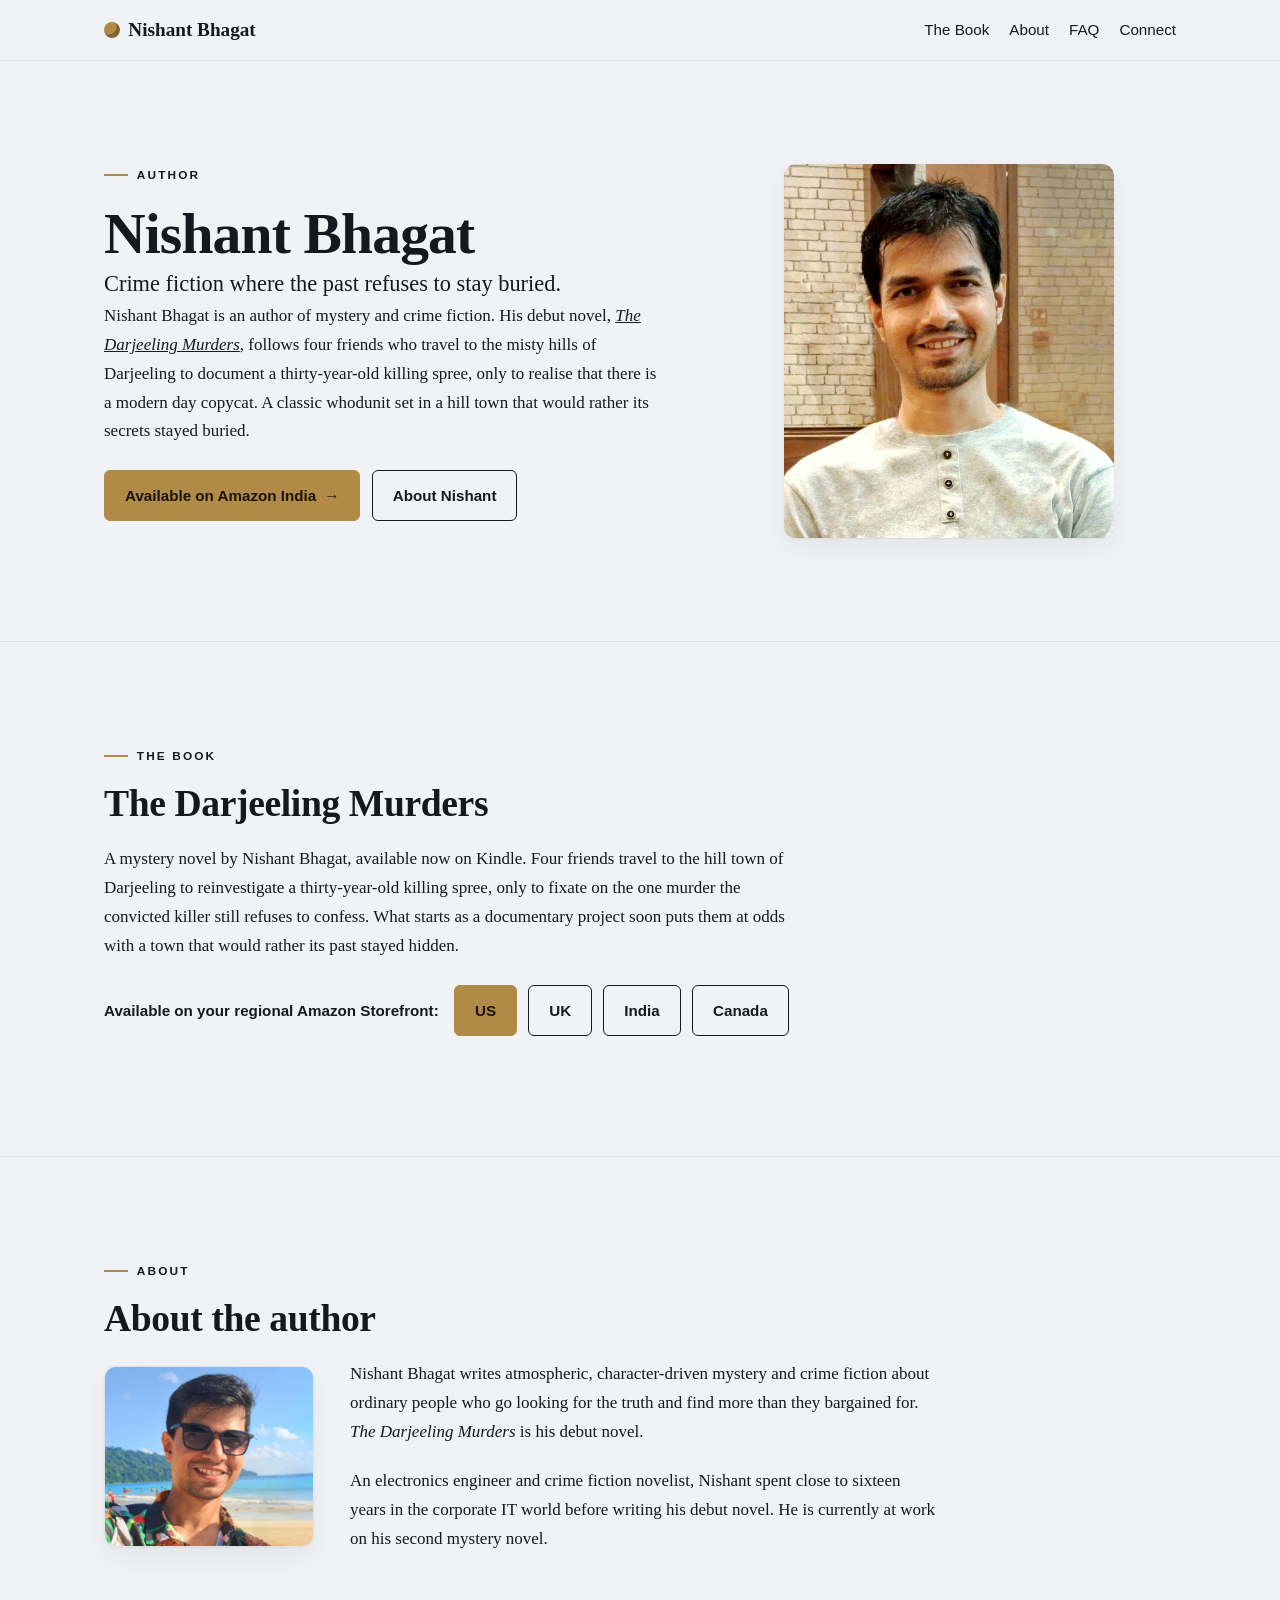
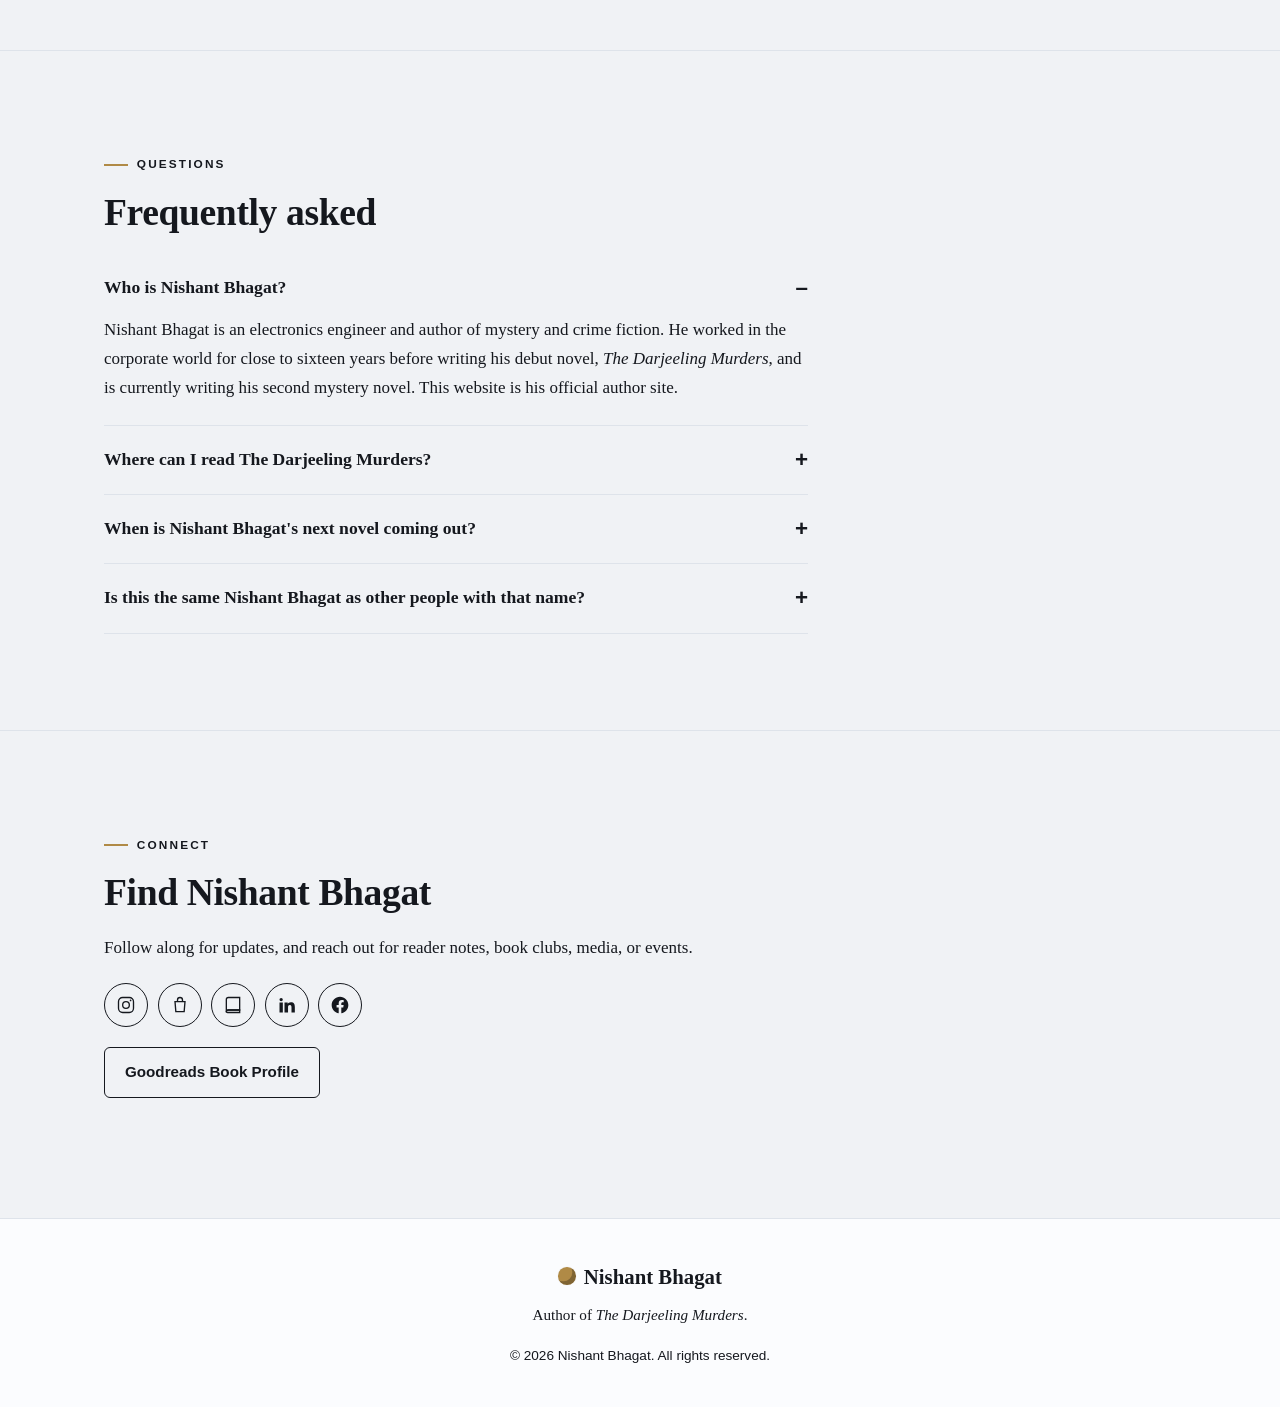
==== commit 07fe7855: "changed the URL of "Available on Amazon India" button from #book to Amazon India URL" ====
--- a/index.html
+++ b/index.html
@@ -168,7 +168,7 @@
          realise that there is a modern day copycat.
          A classic whodunit set in a hill town that would rather its secrets stayed buried.</p>
       <div class="buy-row">
-        <a class="btn btn-primary" href="#book">Available on Amazon <span class="btn-arrow"></span></a>
+        <a class="btn btn-primary" href="https://amzn.in/d/0fMtKyut">Available on Amazon India<span class="btn-arrow"></span></a>
         <a class="btn btn-ghost" href="#about">About Nishant</a>
       </div>
     </div>
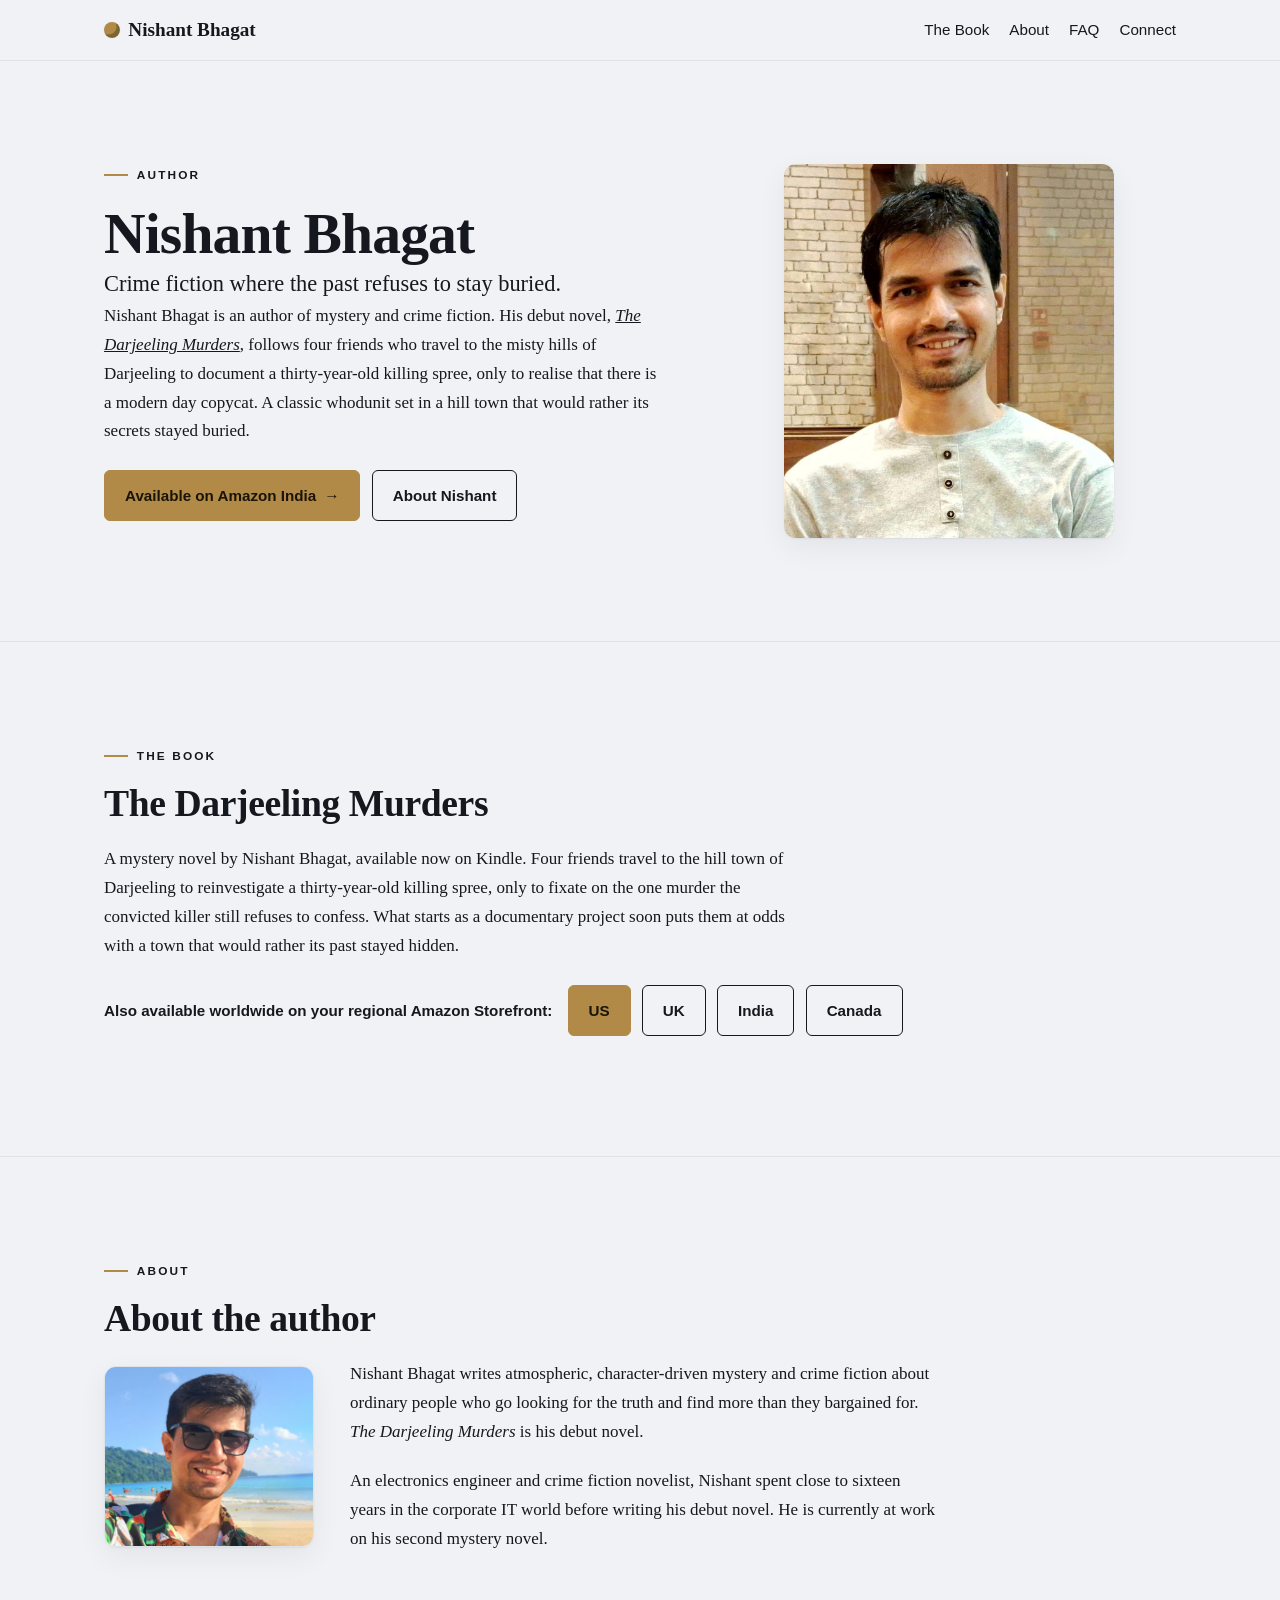
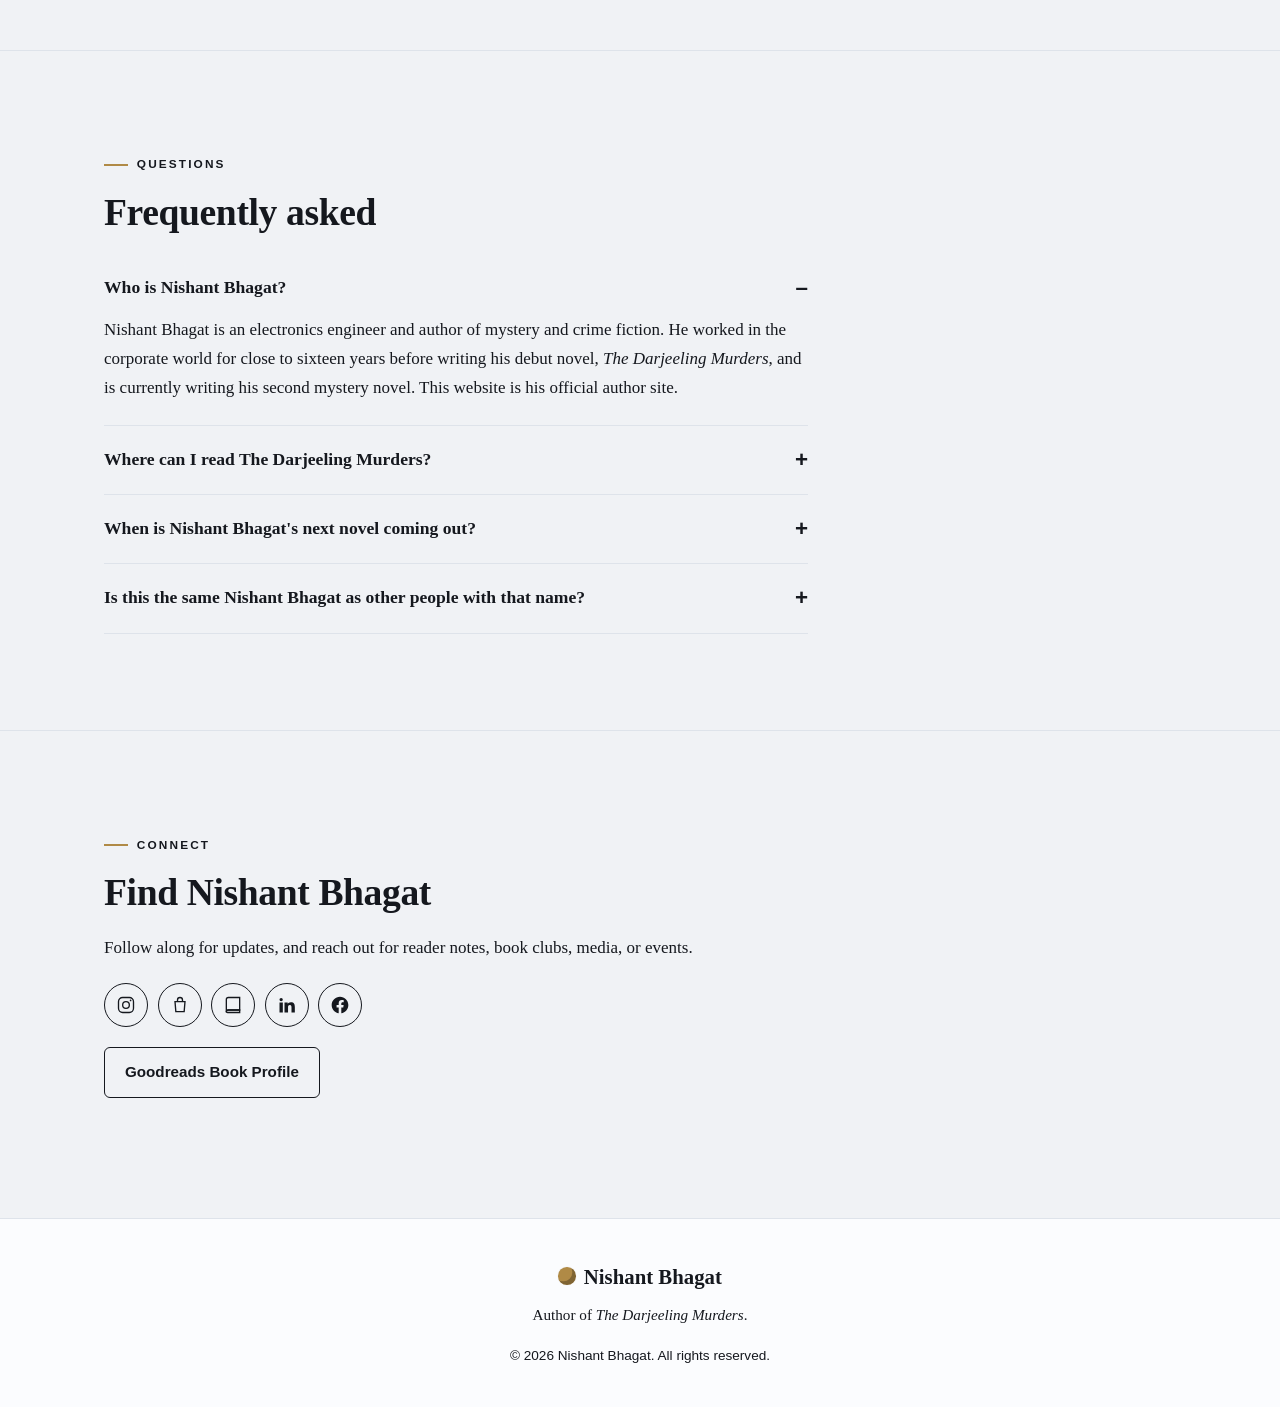
==== commit 723a8b7a: "Also available "worldwide" on your regional Amazon storefront" ====
--- a/index.html
+++ b/index.html
@@ -190,7 +190,7 @@
        starts as a documentary project soon puts them at odds with a town that would rather its past
        stayed hidden.</p>
     <div class="buy-row">
-      <span class="buy-label">Available on your regional Amazon Storefront:</span>
+      <span class="buy-label">Also available worldwide on your regional Amazon Storefront:</span>
       <a class="btn btn-primary" href="https://a.co/d/02e1HHhd" rel="noopener" target="_blank">US</a>
       <a class="btn btn-ghost" href="https://amzn.eu/d/0ibwQ69w" rel="noopener" target="_blank">UK</a>
       <a class="btn btn-ghost" href="https://amzn.in/d/0fMtKyut" rel="noopener" target="_blank">India</a>
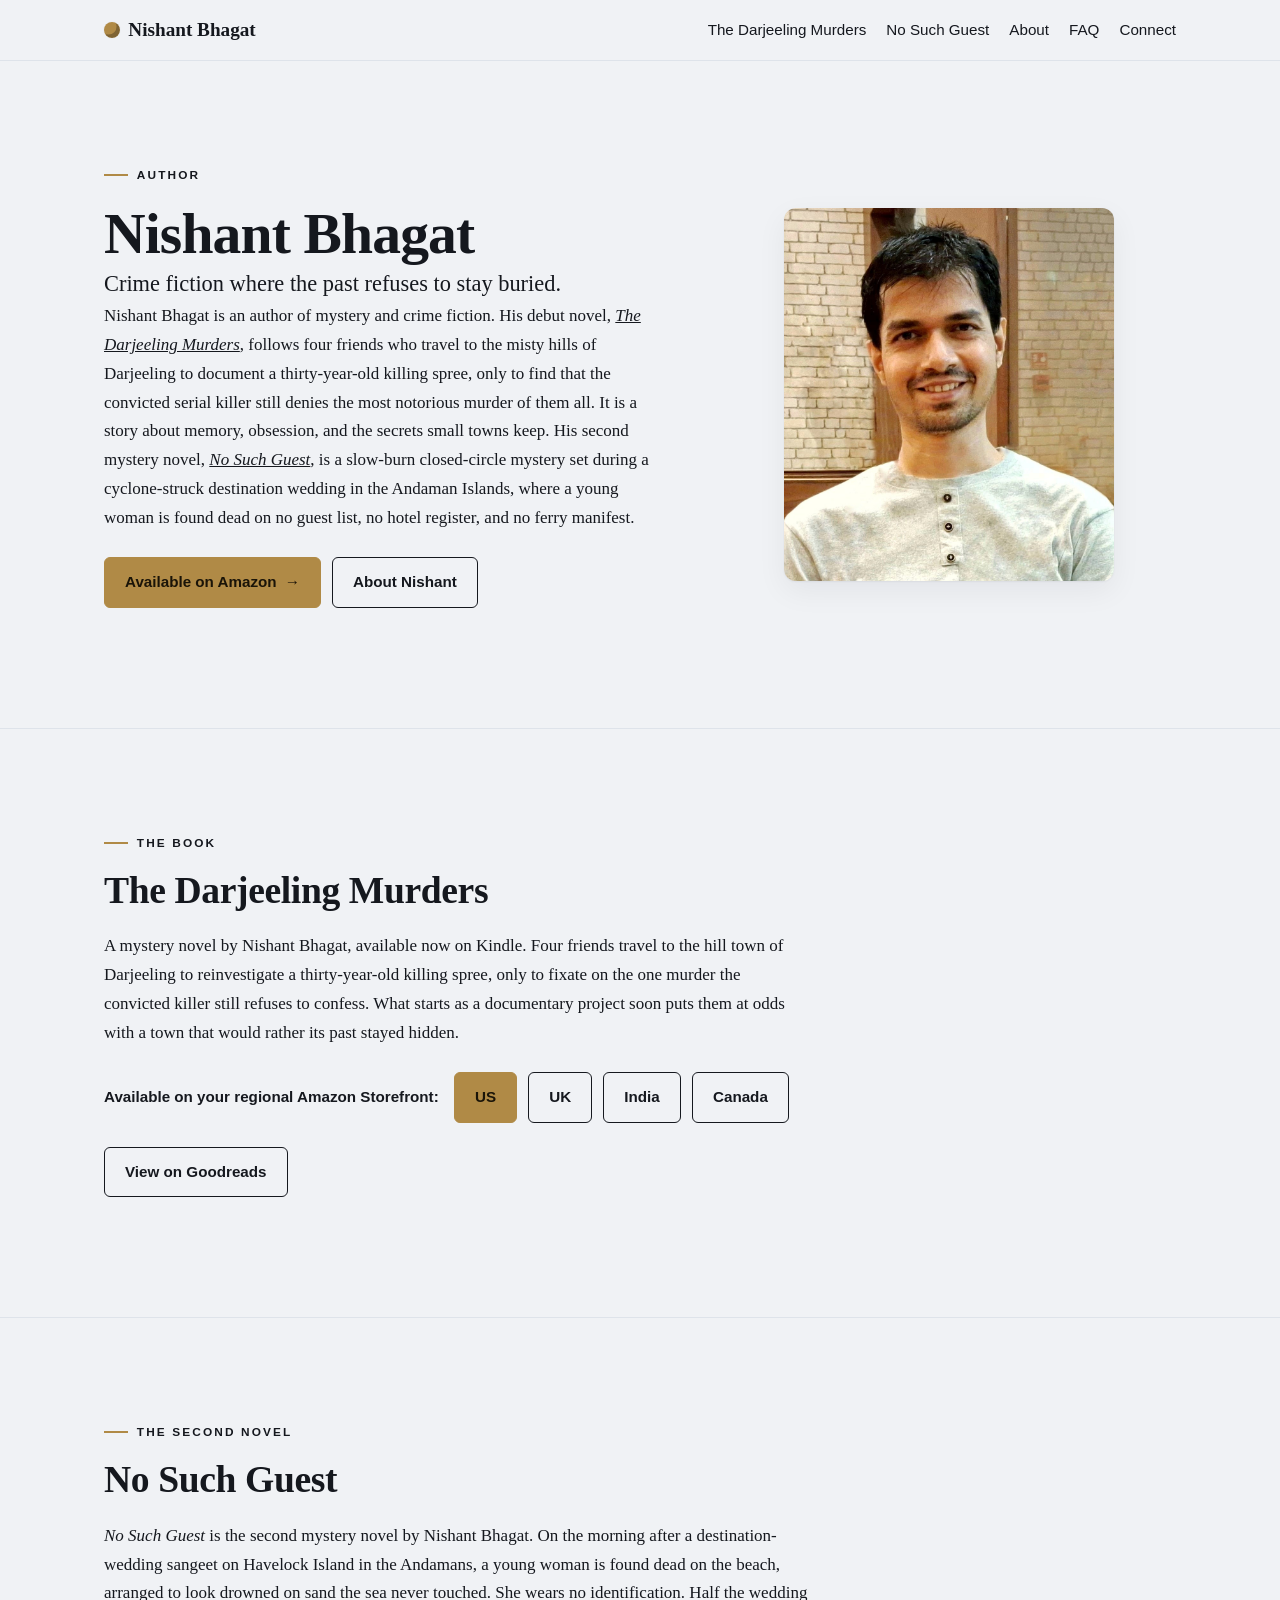
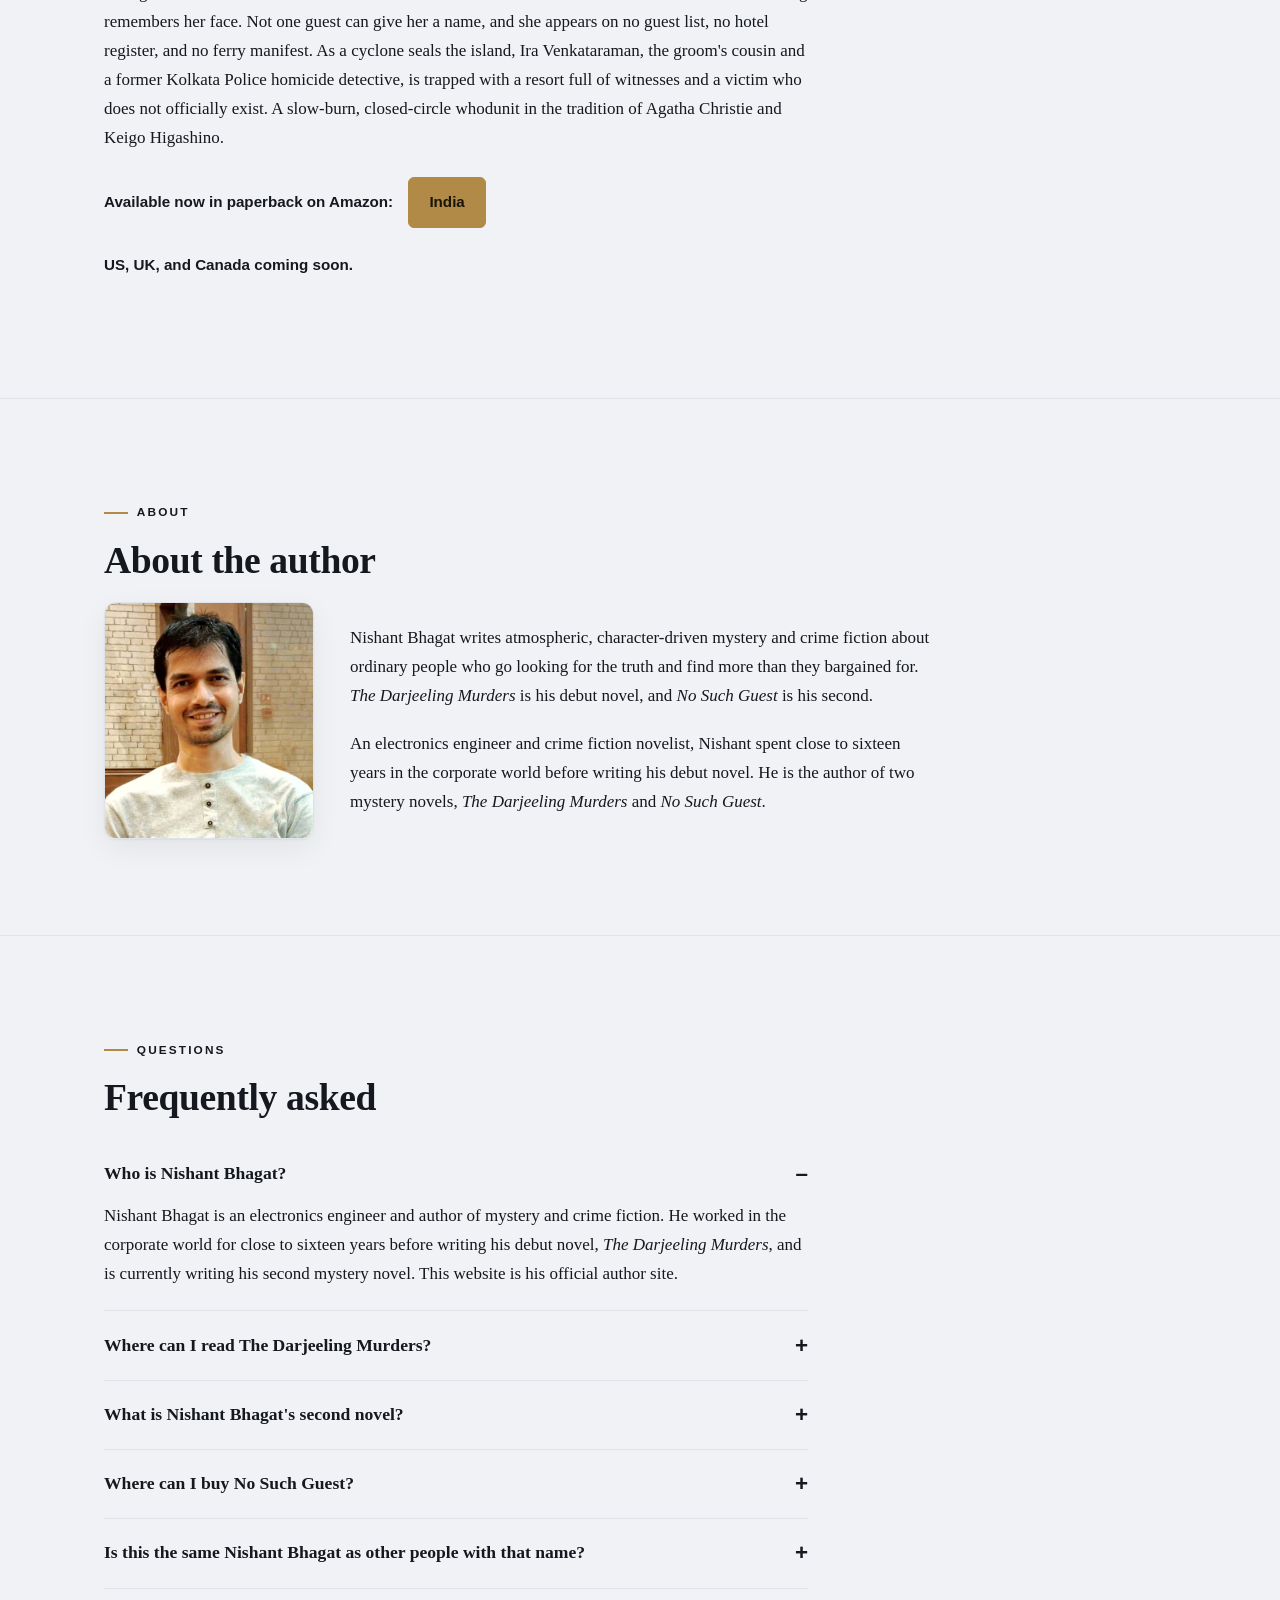
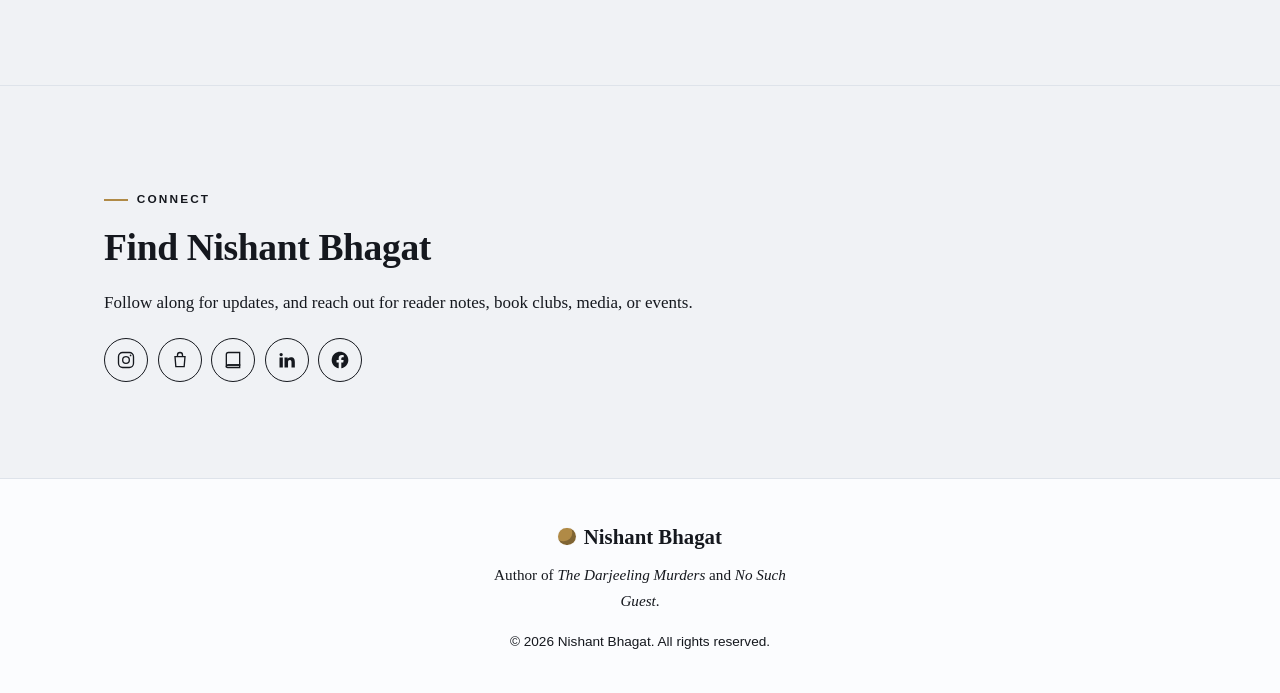
==== commit 3be648ba: "Updated index, llms, robots,sitemap files-new book" ====
--- a/index.html
+++ b/index.html
@@ -3,8 +3,8 @@
 <head>
 <meta charset="utf-8">
 <meta name="viewport" content="width=device-width, initial-scale=1">
-<title>Nishant Bhagat - Author of The Darjeeling Murders</title>
-<meta name="description" content="Official website of Nishant Bhagat, author of the mystery novel The Darjeeling Murders. Read it on Kindle in the US, UK, India, and Canada.">
+<title>Nishant Bhagat - Author of The Darjeeling Murders and No Such Guest</title>
+<meta name="description" content="Official website of Nishant Bhagat, author of the mystery novels The Darjeeling Murders and No Such Guest. The Darjeeling Murders is on Kindle worldwide; No Such Guest is available in paperback.">
 <meta name="author" content="Nishant Bhagat">
 <meta name="robots" content="index, follow, max-image-preview:large, max-snippet:-1">
 <link rel="canonical" href="https://www.nishantbhagatauthor.com/">
@@ -17,8 +17,8 @@
 <meta property="og:type" content="website">
 <meta property="og:site_name" content="Nishant Bhagat">
 <meta property="og:locale" content="en_US">
-<meta property="og:title" content="Nishant Bhagat - Author of The Darjeeling Murders">
-<meta property="og:description" content="Nishant Bhagat, author of the mystery novel The Darjeeling Murders. Read it on Kindle.">
+<meta property="og:title" content="Nishant Bhagat - Author of The Darjeeling Murders and No Such Guest">
+<meta property="og:description" content="Nishant Bhagat, author of the mystery novels The Darjeeling Murders and No Such Guest. Read them on Kindle.">
 <meta property="og:url" content="https://www.nishantbhagatauthor.com/">
 <meta property="og:image" content="https://www.nishantbhagatauthor.com/assets/img/og-image.png">
 <meta property="og:image:width" content="1200">
@@ -29,8 +29,8 @@
 
 <!-- Twitter -->
 <meta name="twitter:card" content="summary_large_image">
-<meta name="twitter:title" content="Nishant Bhagat - Author of The Darjeeling Murders">
-<meta name="twitter:description" content="Nishant Bhagat, author of the mystery novel The Darjeeling Murders. Read it on Kindle.">
+<meta name="twitter:title" content="Nishant Bhagat - Author of The Darjeeling Murders and No Such Guest">
+<meta name="twitter:description" content="Nishant Bhagat, author of the mystery novels The Darjeeling Murders and No Such Guest. Read them on Kindle.">
 <meta name="twitter:image" content="https://www.nishantbhagatauthor.com/assets/img/og-image.png">
 
 <link rel="icon" href="data:image/svg+xml,%3Csvg xmlns='http://www.w3.org/2000/svg' viewBox='0 0 64 64'%3E%3Ccircle cx='32' cy='32' r='30' fill='%23B08A46'/%3E%3Ccircle cx='24' cy='24' r='12' fill='%23F0F2F5'/%3E%3C/svg%3E" type="image/svg+xml">
@@ -46,7 +46,7 @@
       "url": "https://www.nishantbhagatauthor.com/",
       "name": "Nishant Bhagat",
       "alternateName": "Nishant Bhagat - Author",
-      "description": "Official website of Nishant Bhagat, author of the mystery novel The Darjeeling Murders.",
+      "description": "Official website of Nishant Bhagat, author of the mystery novels The Darjeeling Murders and No Such Guest.",
       "inLanguage": "en",
       "publisher": { "@id": "https://www.nishantbhagatauthor.com/#author" },
       "author": { "@id": "https://www.nishantbhagatauthor.com/#author" }
@@ -63,9 +63,13 @@
         { "@type": "Occupation", "name": "Novelist" },
         { "@type": "Occupation", "name": "Electronics Engineer" }
       ],
-      "description": "Nishant Bhagat is an electronics engineer and author of mystery and crime fiction, best known for his debut novel The Darjeeling Murders. He spent close to sixteen years in the corporate world before writing it, and is currently writing his second mystery novel.",
-      "disambiguatingDescription": "Novelist and author of the mystery The Darjeeling Murders. This is the writer Nishant Bhagat; distinct from other individuals who share the same name.",
-      "knowsAbout": ["Mystery fiction", "Crime fiction", "Thrillers", "Fiction writing", "The Darjeeling Murders"],
+      "description": "Nishant Bhagat is an electronics engineer and author of mystery and crime fiction, best known for his debut novel The Darjeeling Murders. He spent close to sixteen years in the corporate world before writing it, and is the author of a second mystery novel, No Such Guest.",
+      "disambiguatingDescription": "Novelist and author of the mysteries The Darjeeling Murders and No Such Guest. This is the writer Nishant Bhagat; distinct from other individuals who share the same name.",
+      "knowsAbout": ["Mystery fiction", "Crime fiction", "Thrillers", "Fiction writing", "The Darjeeling Murders", "No Such Guest"],
+      "workExample": [
+        { "@id": "https://www.nishantbhagatauthor.com/#book" },
+        { "@id": "https://www.nishantbhagatauthor.com/#book2" }
+      ],
       "sameAs": [
         "https://amazon.com/author/nishantbhagat",
         "https://www.goodreads.com/author/show/70975743.Nishant_Bhagat",
@@ -98,6 +102,29 @@
       ]
     },
     {
+      "@type": "Book",
+      "@id": "https://www.nishantbhagatauthor.com/#book2",
+      "name": "No Such Guest",
+      "url": "https://www.nishantbhagatauthor.com/#book2",
+      "author": { "@id": "https://www.nishantbhagatauthor.com/#author" },
+      "inLanguage": "en",
+      "genre": ["Mystery", "Crime fiction", "Detective fiction"],
+      "bookFormat": "https://schema.org/Paperback",
+      "abstract": "A slow-burn, closed-circle murder mystery set during a cyclone-struck destination wedding in the Andaman Islands.",
+      "description": "No Such Guest is the second mystery novel by Nishant Bhagat. At a destination wedding on Havelock Island in the Andamans, a young woman is found dead on the beach, staged to look drowned. She carries no identification and appears on no guest list, no hotel register, and no ferry manifest, yet half the wedding remembers her face. As a cyclone seals the island, Ira Venkataraman, the groom's cousin and a former Kolkata Police homicide detective, must uncover not only who killed the woman but who she was. A closed-circle whodunit in the tradition of Agatha Christie and Keigo Higashino.",
+      "keywords": "No Such Guest, Nishant Bhagat, murder mystery, crime novel, Andaman Islands, Havelock, closed-circle mystery, locked-room mystery, destination wedding thriller, whodunit, Indian crime fiction",
+      "image": "https://www.nishantbhagatauthor.com/assets/img/og-image.png",
+      "offers": {
+        "@type": "Offer",
+        "url": "https://amzn.in/d/09wrL3kY",
+        "availability": "https://schema.org/InStock",
+        "itemCondition": "https://schema.org/NewCondition"
+      },
+      "sameAs": [
+        "https://amzn.in/d/09wrL3kY"
+      ]
+    },
+    {
       "@type": "FAQPage",
       "@id": "https://www.nishantbhagatauthor.com/#faq",
       "mainEntity": [
@@ -113,13 +140,18 @@
         },
         {
           "@type": "Question",
-          "name": "When is Nishant Bhagat's next novel coming out?",
-          "acceptedAnswer": { "@type": "Answer", "text": "Nishant Bhagat is currently writing his second mystery novel, which is expected to be published by the end of 2026 or in early 2027." }
+          "name": "What is Nishant Bhagat's second novel?",
+          "acceptedAnswer": { "@type": "Answer", "text": "Nishant Bhagat's second mystery novel is No Such Guest, a slow-burn closed-circle mystery set during a cyclone-struck destination wedding in the Andaman Islands, in which a dead woman is found on no guest list, no hotel register, and no ferry manifest. It is available now in paperback on Amazon India." }
         },
         {
           "@type": "Question",
+          "name": "Where can I buy No Such Guest?",
+          "acceptedAnswer": { "@type": "Answer", "text": "No Such Guest by Nishant Bhagat is available now in paperback on Amazon India. US, UK, and Canada editions are coming soon." }
+        },
+        {
+          "@type": "Question",
           "name": "Is this the same Nishant Bhagat as other people with that name?",
-          "acceptedAnswer": { "@type": "Answer", "text": "This Nishant Bhagat is the novelist and author of The Darjeeling Murders. Several other people share the name; this site refers specifically to the author. His identity can be verified across his Amazon, Goodreads, Instagram, LinkedIn, and Facebook profiles." }
+          "acceptedAnswer": { "@type": "Answer", "text": "This Nishant Bhagat is the novelist and author of The Darjeeling Murders and No Such Guest. Several other people share the name; this site refers specifically to the author. His identity can be verified across his Amazon, Goodreads, Instagram, LinkedIn, and Facebook profiles." }
         }
       ]
     },
@@ -127,7 +159,7 @@
       "@type": "WebPage",
       "@id": "https://www.nishantbhagatauthor.com/#webpage",
       "url": "https://www.nishantbhagatauthor.com/",
-      "name": "Nishant Bhagat - Author of The Darjeeling Murders",
+      "name": "Nishant Bhagat - Author of The Darjeeling Murders and No Such Guest",
       "isPartOf": { "@id": "https://www.nishantbhagatauthor.com/#website" },
       "about": { "@id": "https://www.nishantbhagatauthor.com/#author" },
       "primaryImageOfPage": "https://www.nishantbhagatauthor.com/assets/img/og-image.png",
@@ -137,8 +169,8 @@
 }
 </script>
 
-<link rel="stylesheet" href="assets/css/styles.css">
-<script src="assets/js/main.js" defer></script>
+<link rel="stylesheet" href="/assets/css/styles.css">
+<script src="/assets/js/main.js" defer></script>
 </head>
 <body>
 <a class="skip-link" href="#main">Skip to content</a>
@@ -147,7 +179,8 @@
   <nav class="wrap nav" aria-label="Primary">
     <a class="brand" href="#top"><span class="moon" aria-hidden="true"></span> Nishant Bhagat</a>
     <ul class="nav-list">
-      <li><a href="#book">The Book</a></li>
+      <li><a href="#book">The Darjeeling Murders</a></li>
+      <li><a href="#book2">No Such Guest</a></li>
       <li><a href="#about">About</a></li>
       <li><a href="#faq">FAQ</a></li>
       <li><a href="#connect">Connect</a></li>
@@ -165,16 +198,19 @@
       <p>Nishant Bhagat is an author of mystery and crime fiction. His debut novel,
          <a href="#book"><em>The Darjeeling Murders</em></a>, follows four friends who travel
          to the misty hills of Darjeeling to document a thirty-year-old killing spree, only to
-         realise that there is a modern day copycat.
-         A classic whodunit set in a hill town that would rather its secrets stayed buried.</p>
+         find that the convicted serial killer still denies the most notorious murder of them all.
+         It is a story about memory, obsession, and the secrets small towns keep. His second mystery
+         novel, <a href="#book2"><em>No Such Guest</em></a>, is a slow-burn closed-circle
+         mystery set during a cyclone-struck destination wedding in the Andaman Islands, where a
+         young woman is found dead on no guest list, no hotel register, and no ferry manifest.</p>
       <div class="buy-row">
-        <a class="btn btn-primary" href="https://amzn.in/d/0fMtKyut">Available on Amazon India<span class="btn-arrow"></span></a>
+        <a class="btn btn-primary" href="#book">Available on Amazon <span class="btn-arrow"></span></a>
         <a class="btn btn-ghost" href="#about">About Nishant</a>
       </div>
     </div>
     <div class="hero-art">
       <img class="hero-photo" src="assets/img/author-photo.jpg" width="800" height="1000"
-           fetchpriority="high" alt="Portrait of Nishant Bhagat, author of The Darjeeling Murders">
+           fetchpriority="high" alt="Portrait of Nishant Bhagat, mystery author of The Darjeeling Murders and No Such Guest">
     </div>
   </section>
 
@@ -190,11 +226,38 @@
        starts as a documentary project soon puts them at odds with a town that would rather its past
        stayed hidden.</p>
     <div class="buy-row">
-      <span class="buy-label">Also available worldwide on your regional Amazon Storefront:</span>
+      <span class="buy-label">Available on your regional Amazon Storefront:</span>
       <a class="btn btn-primary" href="https://a.co/d/02e1HHhd" rel="noopener" target="_blank">US</a>
       <a class="btn btn-ghost" href="https://amzn.eu/d/0ibwQ69w" rel="noopener" target="_blank">UK</a>
       <a class="btn btn-ghost" href="https://amzn.in/d/0fMtKyut" rel="noopener" target="_blank">India</a>
       <a class="btn btn-ghost" href="https://a.co/d/09oLXGtq" rel="noopener" target="_blank">Canada</a>
+    </div>
+    <div class="buy-row" style="margin-top:0">
+      <a class="btn btn-ghost" href="https://www.goodreads.com/book/show/254581767-the-darjeeling-murders" rel="noopener" target="_blank">View on Goodreads</a>
+    </div>
+  </section>
+
+  <hr class="divider">
+
+  <!-- SECOND BOOK: No Such Guest -->
+  <section class="section wrap" id="book2">
+    <span class="eyebrow">The Second Novel</span>
+    <h2>No Such Guest</h2>
+    <p class="mt-1" style="max-width:44rem"><em>No Such Guest</em> is the second mystery novel by
+       Nishant Bhagat. On the morning after a destination-wedding sangeet on Havelock Island in the
+       Andamans, a young woman is found dead on the beach, arranged to look drowned on sand the sea
+       never touched. She wears no identification. Half the wedding remembers her face. Not one guest
+       can give her a name, and she appears on no guest list, no hotel register, and no ferry
+       manifest. As a cyclone seals the island, Ira Venkataraman, the groom's cousin and a former
+       Kolkata Police homicide detective, is trapped with a resort full of witnesses and a victim who
+       does not officially exist. A slow-burn, closed-circle whodunit in the tradition of Agatha
+       Christie and Keigo Higashino.</p>
+    <div class="buy-row">
+      <span class="buy-label">Available now in paperback on Amazon:</span>
+      <a class="btn btn-primary" href="https://amzn.in/d/09wrL3kY" rel="noopener" target="_blank">India</a>
+    </div>
+    <div class="buy-row" style="margin-top:0">
+      <span class="buy-label">US, UK, and Canada coming soon.</span>
     </div>
   </section>
 
@@ -205,15 +268,16 @@
     <span class="eyebrow">About</span>
     <h2>About the author</h2>
     <div class="about-grid mt-1">
-      <img class="about-photo" src="assets/img/author-photo-nishant-bhagat.jpg" width="800" height="1000"
-           loading="lazy" decoding="async" alt="Nishant Bhagat, author of The Darjeeling Murders">
+      <img class="about-photo" src="assets/img/author-photo.jpg" width="800" height="1000"
+           loading="lazy" decoding="async" alt="Nishant Bhagat, author of the mystery novels The Darjeeling Murders and No Such Guest">
       <div class="prose">
         <p>Nishant Bhagat writes atmospheric, character-driven mystery and crime fiction about
            ordinary people who go looking for the truth and find more than they bargained for.
-           <em>The Darjeeling Murders</em> is his debut novel.</p>
+           <em>The Darjeeling Murders</em> is his debut novel, and <em>No Such Guest</em> is
+           his second.</p>
         <p class="mt-1">An electronics engineer and crime fiction novelist, Nishant spent close to
-           sixteen years in the corporate IT world before writing his debut novel. He is currently at
-           work on his second mystery novel.</p>
+           sixteen years in the corporate world before writing his debut novel. He is the author of
+           two mystery novels, <em>The Darjeeling Murders</em> and <em>No Such Guest</em>.</p>
       </div>
     </div>
   </section>
@@ -242,15 +306,26 @@
            <a href="https://www.goodreads.com/book/show/254581767-the-darjeeling-murders" rel="noopener" target="_blank">Goodreads</a>.</p></div>
       </details>
       <details>
-        <summary>When is Nishant Bhagat's next novel coming out?</summary>
-        <div class="faq-body"><p>Nishant Bhagat is currently writing his second mystery novel, which is
-           expected to be published by the end of 2026 or in early 2027.</p></div>
+        <summary>What is Nishant Bhagat's second novel?</summary>
+        <div class="faq-body"><p>Nishant Bhagat's second mystery novel is
+           <em>No Such Guest</em>, a slow-burn closed-circle mystery set during a cyclone-struck
+           destination wedding in the Andaman Islands, in which a dead woman is found on no guest
+           list, no hotel register, and no ferry manifest.</p></div>
+      </details>
+      <details>
+        <summary>Where can I buy No Such Guest?</summary>
+        <div class="faq-body"><p><em>No Such Guest</em> by Nishant Bhagat is available now in paperback on
+           <a href="https://amzn.in/d/09wrL3kY" rel="noopener" target="_blank">Amazon India</a>.
+           US, UK, and Canada editions are coming soon. Follow the author on
+           <a href="https://amazon.com/author/nishantbhagat" rel="me noopener" target="_blank">Amazon</a> or
+           <a href="https://www.goodreads.com/author/show/70975743.Nishant_Bhagat" rel="me noopener" target="_blank">Goodreads</a>
+           for the other regional editions.</p></div>
       </details>
       <details>
         <summary>Is this the same Nishant Bhagat as other people with that name?</summary>
         <div class="faq-body"><p>This Nishant Bhagat is the novelist and author of
-           <em>The Darjeeling Murders</em>. Several other people share the name; this site refers
-           specifically to the author. His identity can be verified across his
+           <em>The Darjeeling Murders</em> and <em>No Such Guest</em>. Several other people share
+           the name; this site refers specifically to the author. His identity can be verified across his
            <a href="https://amazon.com/author/nishantbhagat" rel="me noopener" target="_blank">Amazon</a>,
            <a href="https://www.goodreads.com/author/show/70975743.Nishant_Bhagat" rel="me noopener" target="_blank">Goodreads</a>,
            <a href="https://www.instagram.com/nishantbhagat8/" rel="me noopener" target="_blank">Instagram</a>,
@@ -280,16 +355,13 @@
       <a href="https://www.facebook.com/nishantbhagat" rel="me noopener" target="_blank" aria-label="Facebook">
         <svg class="ico" viewBox="0 0 24 24" fill="currentColor" aria-hidden="true"><path d="M22 12.06C22 6.5 17.52 2 12 2S2 6.5 2 12.06c0 5 3.66 9.15 8.44 9.94v-7.03H7.9v-2.9h2.54V9.85c0-2.51 1.49-3.9 3.78-3.9 1.09 0 2.24.2 2.24.2v2.46h-1.26c-1.24 0-1.63.78-1.63 1.57v1.88h2.78l-.44 2.9h-2.34V22c4.78-.79 8.44-4.94 8.44-9.94z"/></svg></a>
     </div>
-    <div class="buy-row" style="margin-top:0">
-      <a class="btn btn-ghost mt-1" href="https://www.goodreads.com/book/show/254581767-the-darjeeling-murders" rel="noopener" target="_blank">Goodreads Book Profile</a>
-    </div>
   </section>
 </main>
 
 <footer class="site-footer">
   <div class="wrap foot">
     <a class="brand" href="#top"><span class="moon" aria-hidden="true"></span> Nishant Bhagat</a>
-    <p>Author of <em>The Darjeeling Murders</em>.</p>
+    <p>Author of <em>The Darjeeling Murders</em> and <em>No Such Guest</em>.</p>
     <span class="cr">© <span id="y">2026</span> Nishant Bhagat. All rights reserved.</span>
   </div>
 </footer>
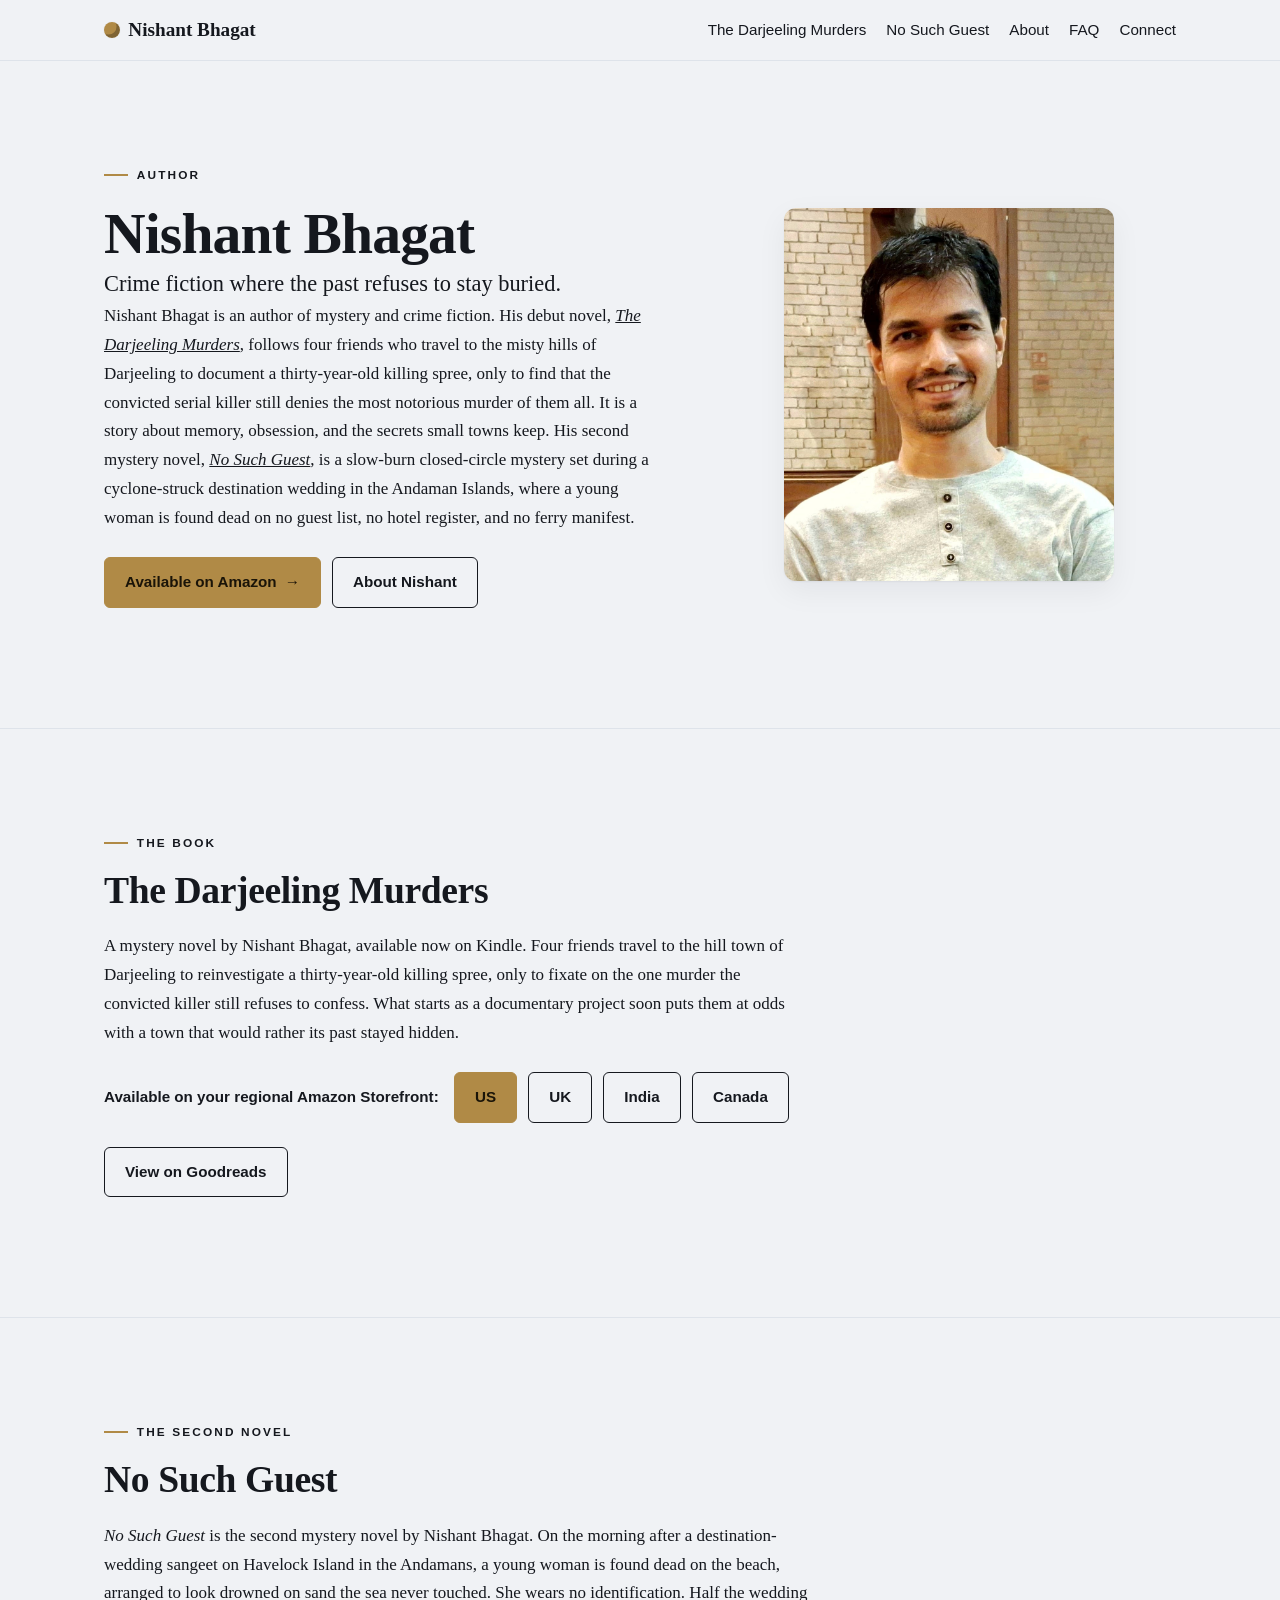
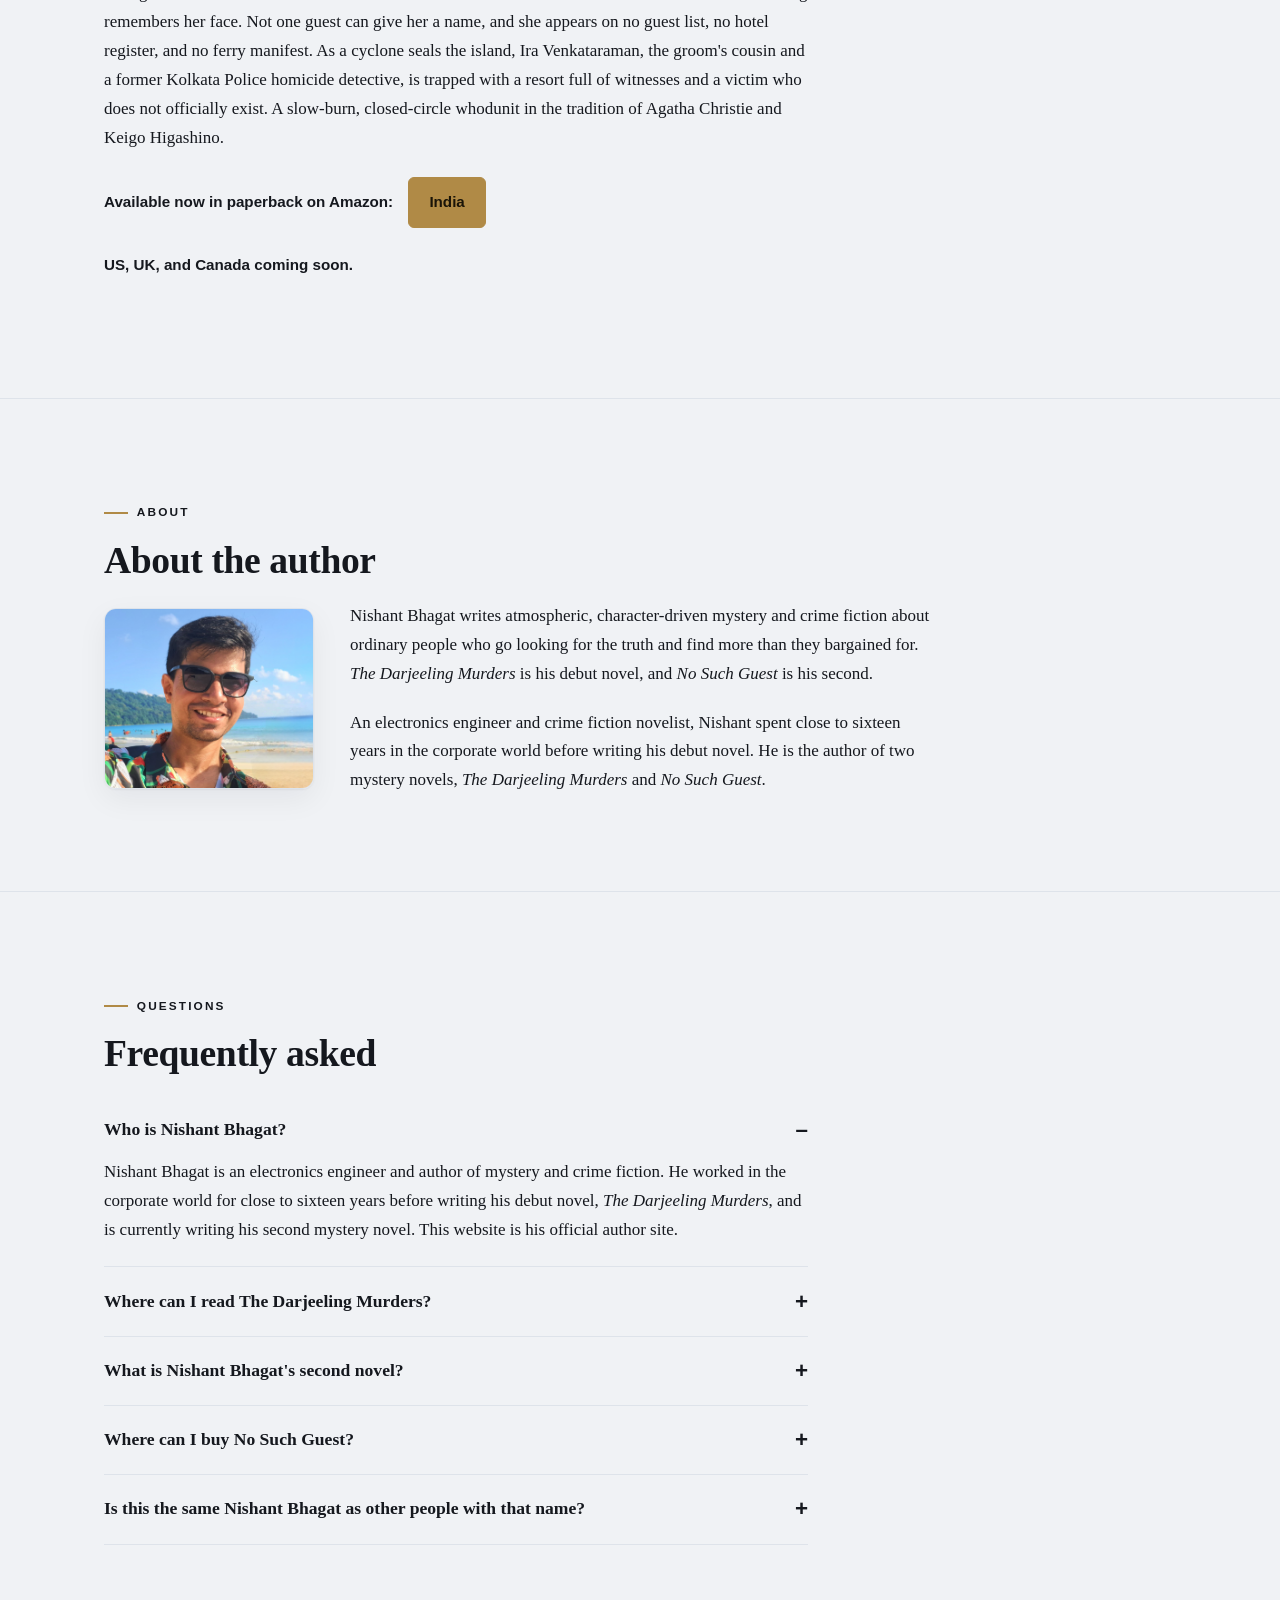
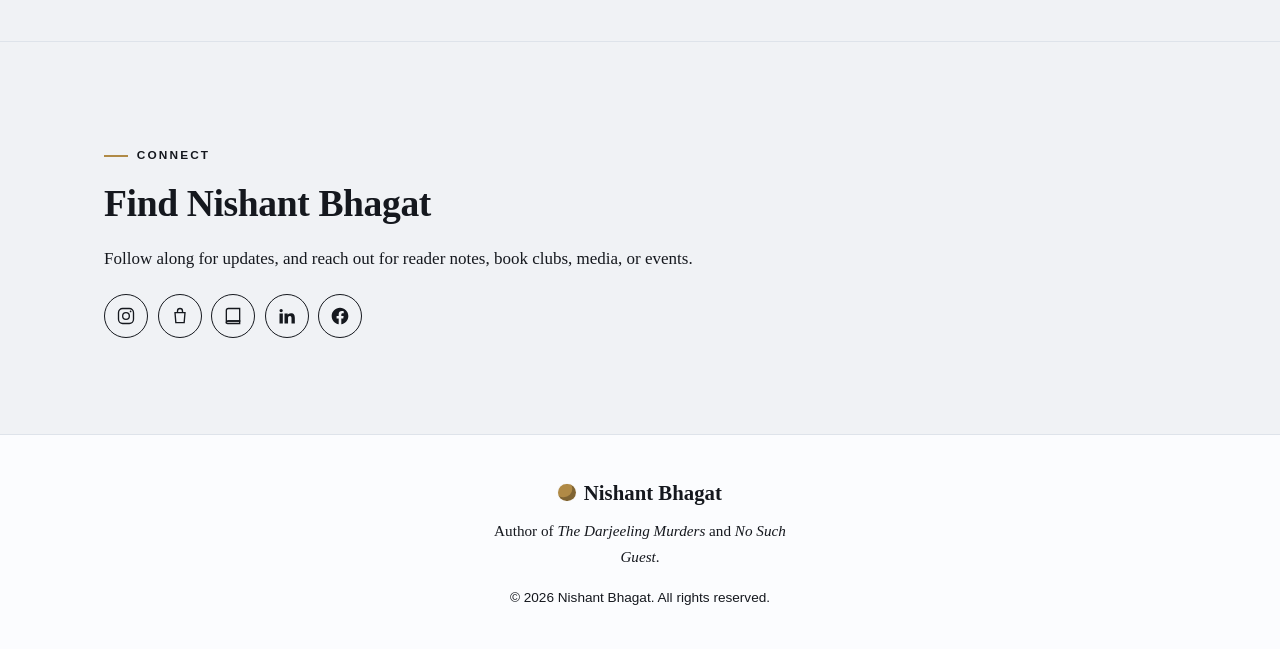
==== commit a1cc59fb: "about section photo changed" ====
--- a/index.html
+++ b/index.html
@@ -268,7 +268,7 @@
     <span class="eyebrow">About</span>
     <h2>About the author</h2>
     <div class="about-grid mt-1">
-      <img class="about-photo" src="assets/img/author-photo.jpg" width="800" height="1000"
+      <img class="about-photo" src="assets/img/author-photo-nishant-bhagat.jpg" width="800" height="1000"
            loading="lazy" decoding="async" alt="Nishant Bhagat, author of the mystery novels The Darjeeling Murders and No Such Guest">
       <div class="prose">
         <p>Nishant Bhagat writes atmospheric, character-driven mystery and crime fiction about
